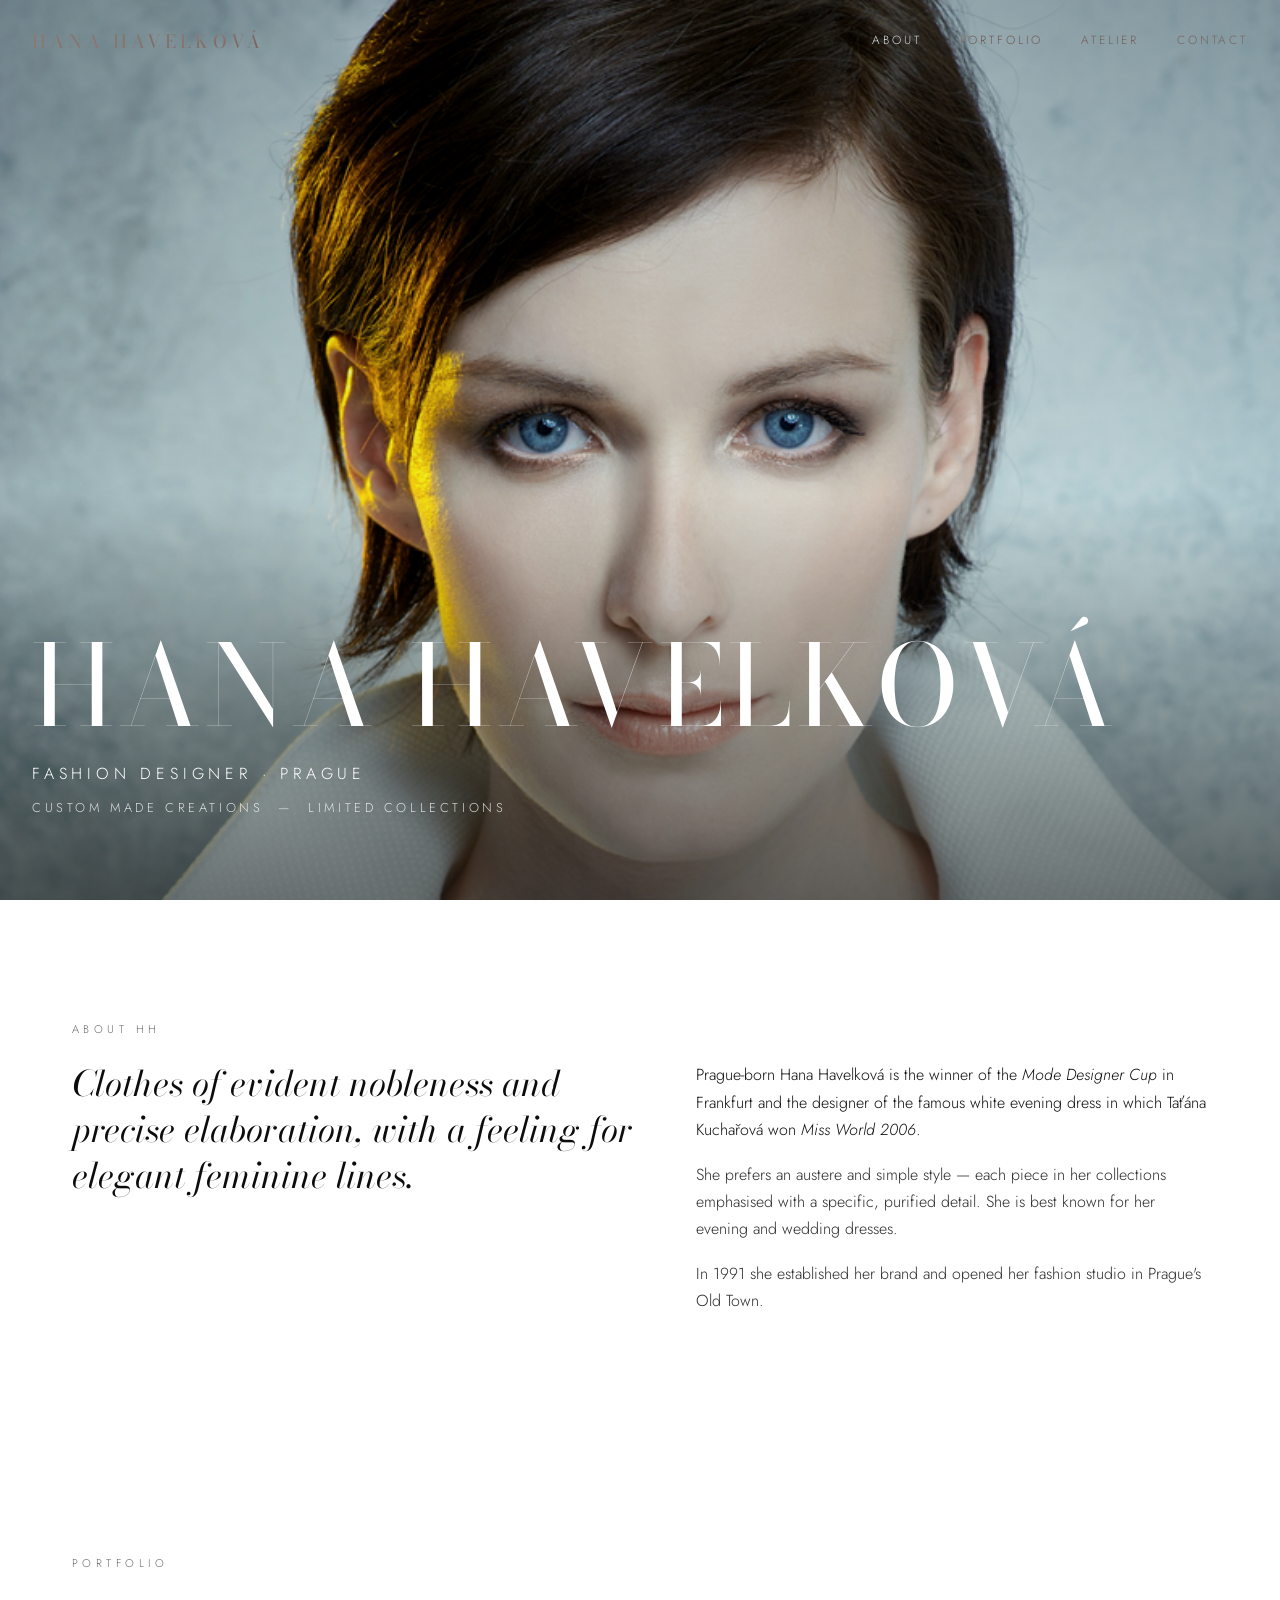
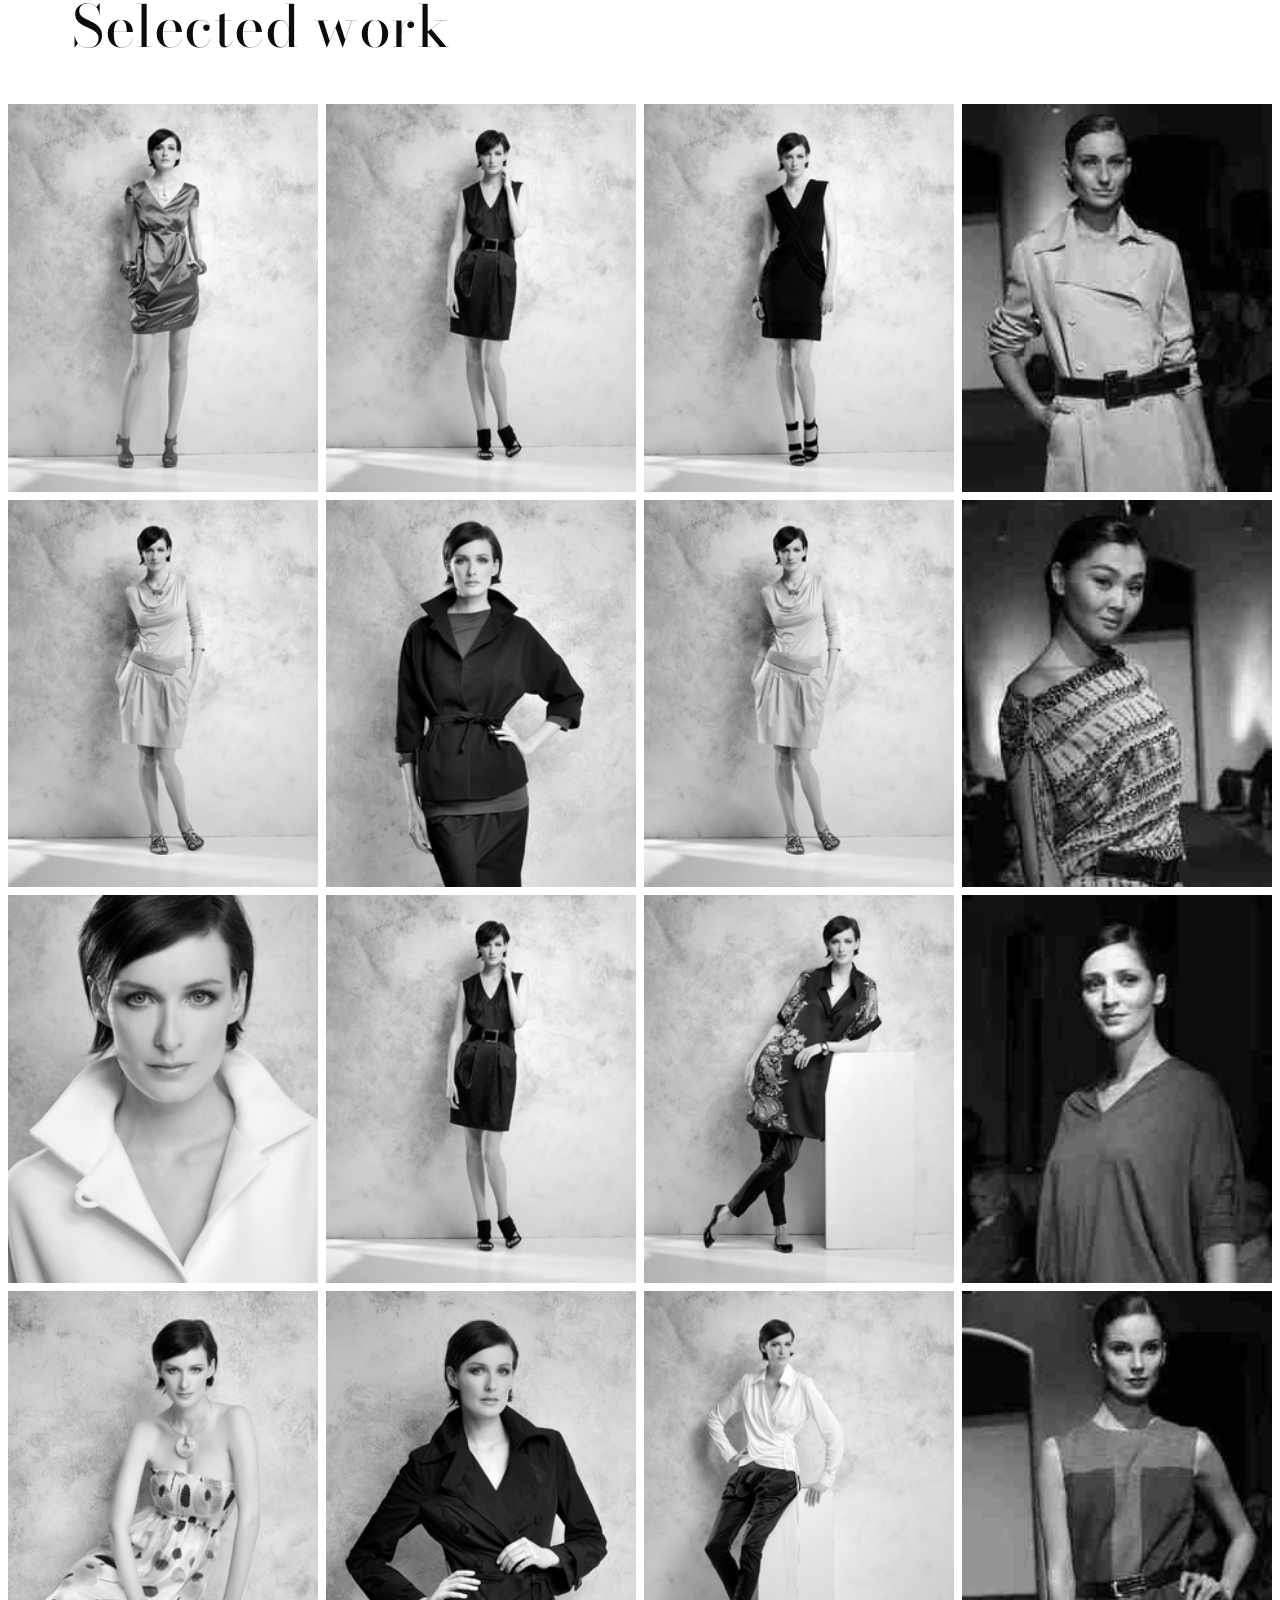
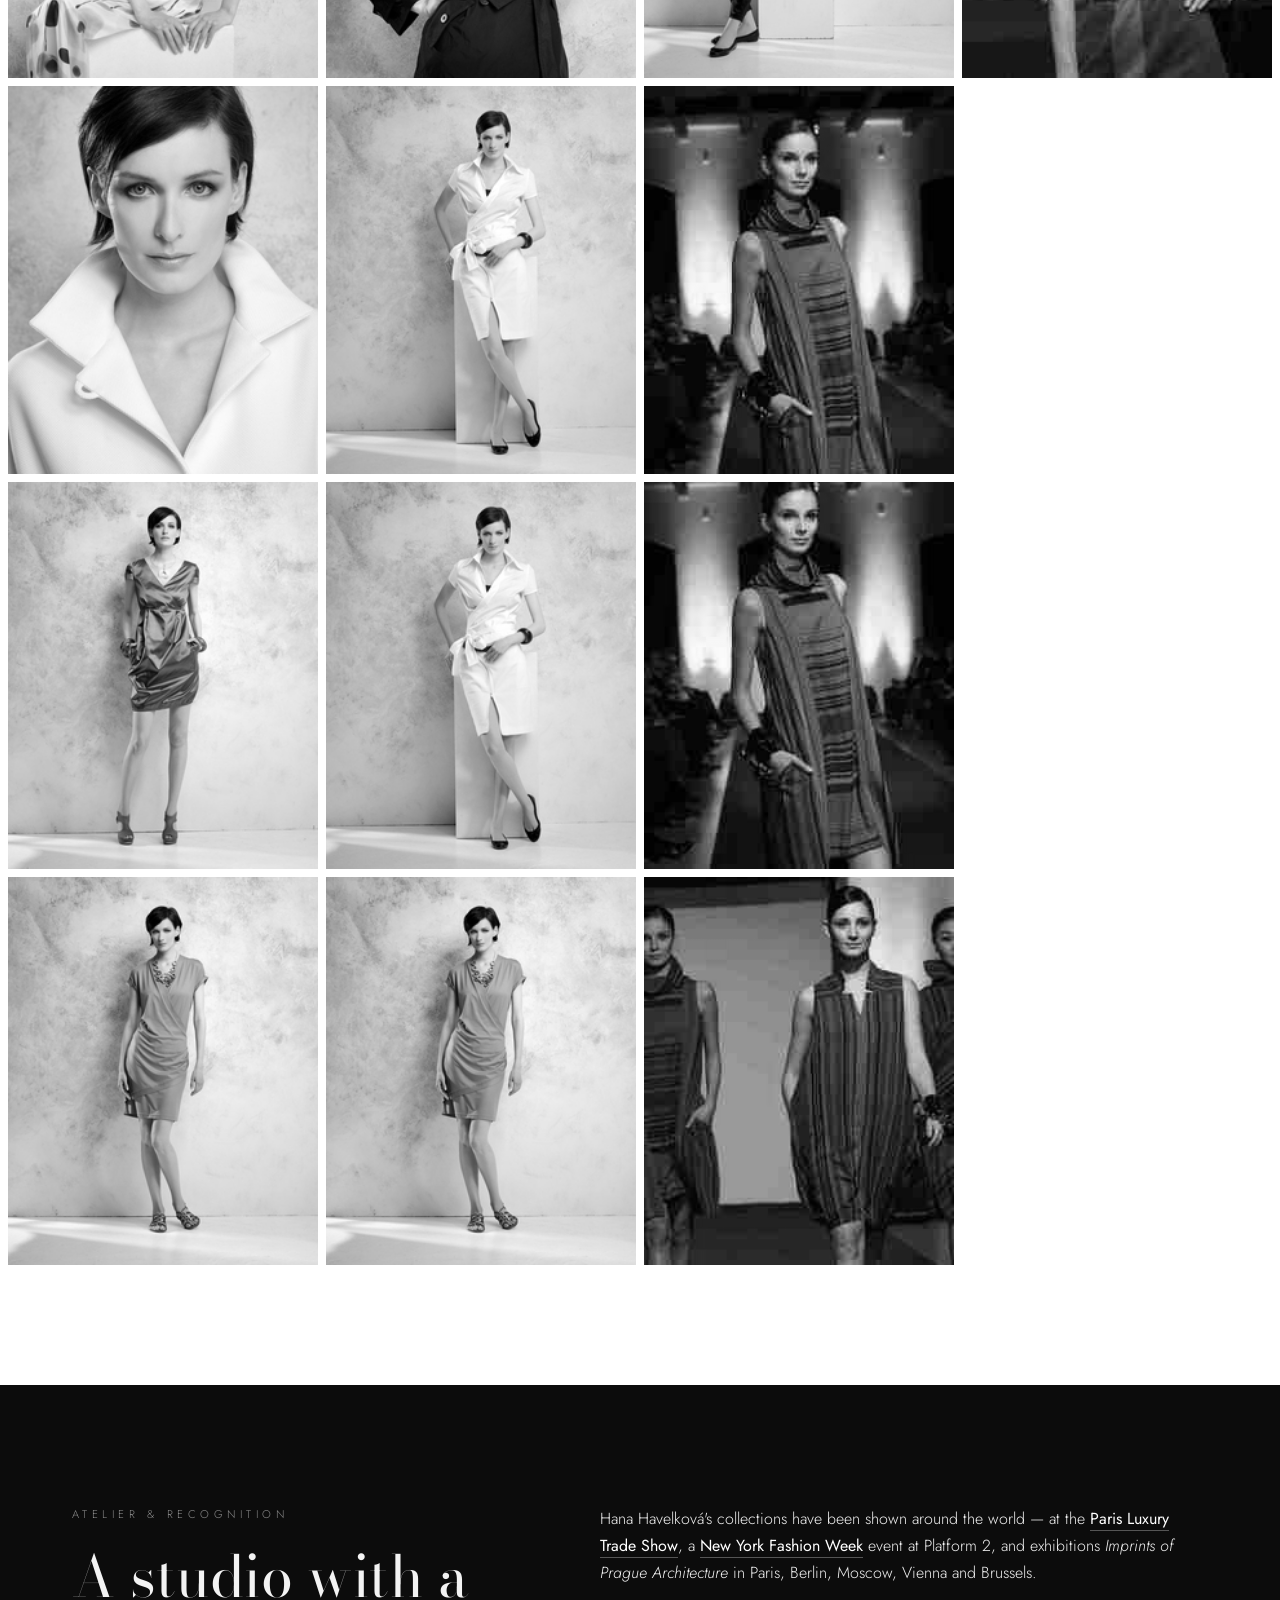
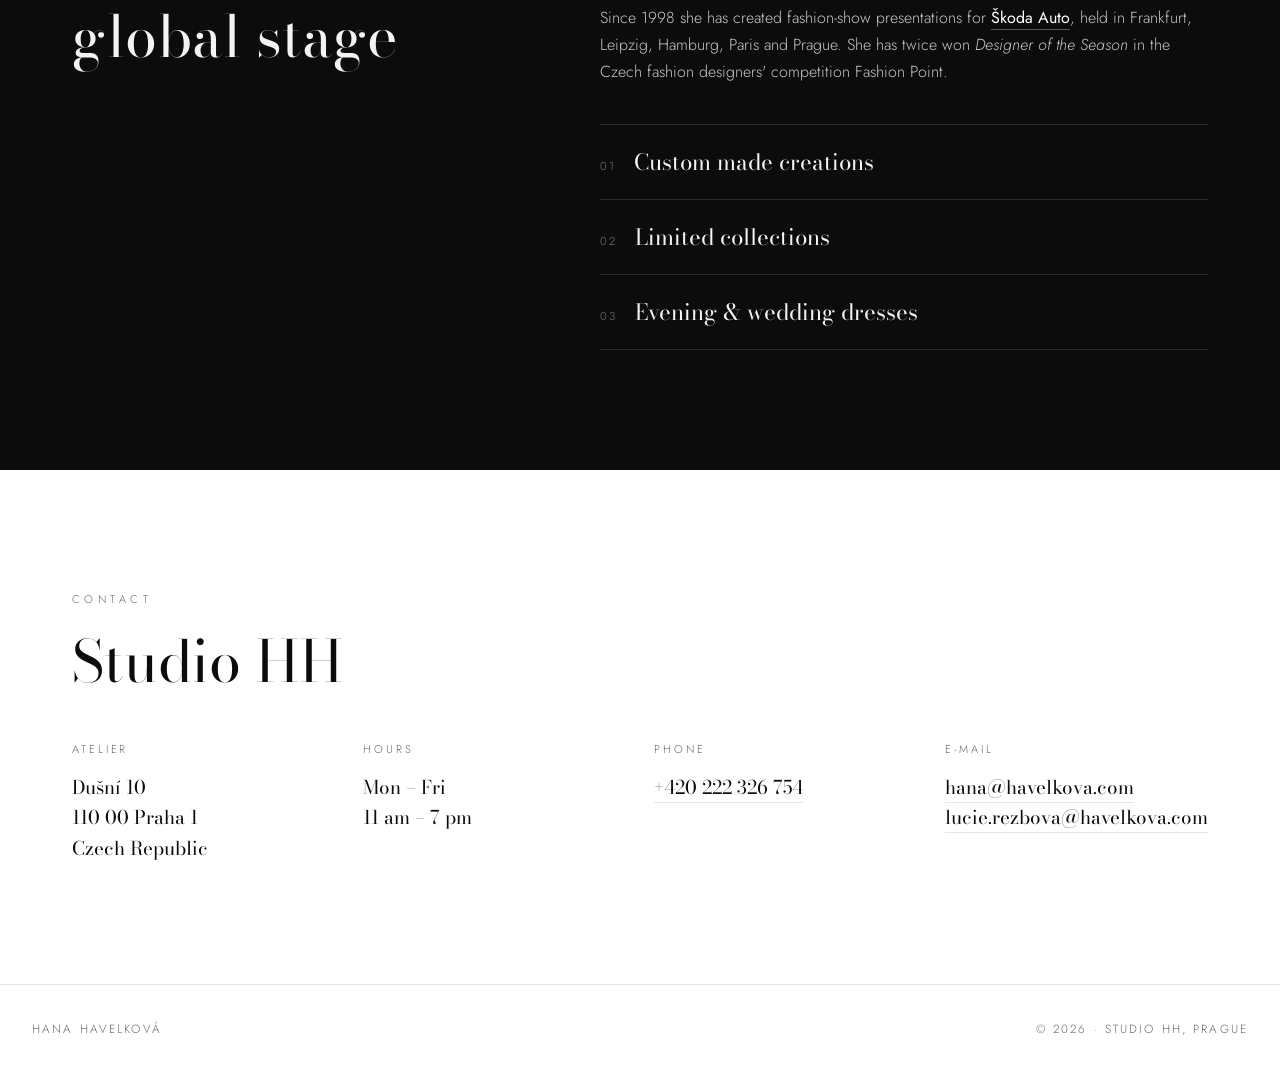
==== index.html @ 7ed10025 "Initial site: havelkova.com" ====
<!DOCTYPE html>
<html lang="en">
<head>
  <meta charset="utf-8">
  <meta name="viewport" content="width=device-width, initial-scale=1">
  <title>Hana Havelková — Fashion Designer | Studio HH Prague</title>
  <meta name="description" content="Hana Havelková — Prague fashion designer. Evening and wedding dresses of evident nobleness and elegant feminine lines. Custom made creations and limited collections from Studio HH, Prague Old Town.">
  <meta name="author" content="Hana Havelková">
  <meta name="robots" content="index, follow">
  <link rel="canonical" href="https://www.havelkova.com/">
  <meta name="theme-color" content="#0a0a0a">

  <meta property="og:type" content="website">
  <meta property="og:locale" content="en_GB">
  <meta property="og:site_name" content="Hana Havelková">
  <meta property="og:title" content="Hana Havelková — Fashion Designer">
  <meta property="og:description" content="Evening and wedding dresses of evident nobleness and elegant feminine lines. Studio HH, Prague.">
  <meta property="og:url" content="https://www.havelkova.com/">
  <meta property="og:image" content="https://www.havelkova.com/assets/gallery/8_full.jpg">
  <meta name="twitter:card" content="summary_large_image">

  <link rel="icon" href="assets/img/favicon.svg" type="image/svg+xml">
  <link rel="preconnect" href="https://fonts.googleapis.com">
  <link rel="preconnect" href="https://fonts.gstatic.com" crossorigin>
  <link href="https://fonts.googleapis.com/css2?family=Bodoni+Moda:ital,opsz,wght@0,6..96,400;0,6..96,500;1,6..96,400&family=Jost:wght@300;400&display=swap" rel="stylesheet">
  <link rel="stylesheet" href="style.css">

  <script type="application/ld+json">
  {
    "@context": "https://schema.org",
    "@type": "Person",
    "name": "Hana Havelková",
    "jobTitle": "Fashion Designer",
    "url": "https://www.havelkova.com/",
    "image": "https://www.havelkova.com/assets/gallery/8_full.jpg",
    "email": "hana@havelkova.com",
    "telephone": "+420222326754",
    "worksFor": { "@type": "Organization", "name": "Studio HH" },
    "address": {
      "@type": "PostalAddress",
      "streetAddress": "Dušní 10",
      "postalCode": "110 00",
      "addressLocality": "Praha 1",
      "addressCountry": "CZ"
    }
  }
  </script>
</head>
<body>
  <header class="nav" id="top">
    <div class="nav-inner">
      <a class="brand" href="#top">HANA&nbsp;HAVELKOVÁ</a>
      <input type="checkbox" id="navtog" class="navtog">
      <label for="navtog" class="burger"><span></span><span></span><span></span></label>
      <nav class="menu">
        <a href="#about">About</a>
        <a href="#work">Portfolio</a>
        <a href="#atelier">Atelier</a>
        <a href="#contact">Contact</a>
      </nav>
    </div>
  </header>

  <section class="hero">
    <div class="hero-img" style="background-image:url('assets/gallery/8_full.jpg')"></div>
    <div class="hero-content">
      <h1>HANA HAVELKOVÁ</h1>
      <p class="tagline">Fashion Designer · Prague</p>
      <p class="sub">custom made creations &nbsp;—&nbsp; limited collections</p>
    </div>
  </section>

  <main>
    <section id="about" class="section about">
      <div class="wrap">
        <p class="kicker">About HH</p>
        <div class="about-grid">
          <div class="about-lede">
            <p class="big">Clothes of evident nobleness and precise elaboration, with a feeling for elegant feminine lines.</p>
          </div>
          <div class="about-body">
            <p>Prague-born Hana Havelková is the winner of the <em>Mode Designer Cup</em> in Frankfurt and the designer of the famous white evening dress in which Taťána Kuchařová won <em>Miss World 2006</em>.</p>
            <p>She prefers an austere and simple style — each piece in her collections emphasised with a specific, purified detail. She is best known for her evening and wedding dresses.</p>
            <p>In 1991 she established her brand and opened her fashion studio in Prague's Old Town.</p>
          </div>
        </div>
      </div>
    </section>

    <section id="work" class="section work">
      <div class="wrap">
        <p class="kicker">Portfolio</p>
        <h2>Selected work</h2>
      </div>
      <div class="masonry" id="grid">
      <a class="shot" href="assets/gallery/3_full.jpg" data-i="0">
        <img src="assets/gallery/3_thumb.jpg" alt="Hana Havelková – návrh oděvu / fashion design 1" loading="lazy">
      </a>
      <a class="shot" href="assets/gallery/4_full.jpg" data-i="1">
        <img src="assets/gallery/4_thumb.jpg" alt="Hana Havelková – návrh oděvu / fashion design 2" loading="lazy">
      </a>
      <a class="shot" href="assets/gallery/6_full.jpg" data-i="2">
        <img src="assets/gallery/6_thumb.jpg" alt="Hana Havelková – návrh oděvu / fashion design 3" loading="lazy">
      </a>
      <a class="shot" href="assets/gallery/7_full.jpg" data-i="3">
        <img src="assets/gallery/7_thumb.jpg" alt="Hana Havelková – návrh oděvu / fashion design 4" loading="lazy">
      </a>
      <a class="shot" href="assets/gallery/8_full.jpg" data-i="4">
        <img src="assets/gallery/8_thumb.jpg" alt="Hana Havelková – návrh oděvu / fashion design 5" loading="lazy">
      </a>
      <a class="shot" href="assets/gallery/9_full.jpg" data-i="5">
        <img src="assets/gallery/9_thumb.jpg" alt="Hana Havelková – návrh oděvu / fashion design 6" loading="lazy">
      </a>
      <a class="shot" href="assets/gallery/10_full.jpg" data-i="6">
        <img src="assets/gallery/10_thumb.jpg" alt="Hana Havelková – návrh oděvu / fashion design 7" loading="lazy">
      </a>
      <a class="shot" href="assets/gallery/11_full.jpg" data-i="7">
        <img src="assets/gallery/11_thumb.jpg" alt="Hana Havelková – návrh oděvu / fashion design 8" loading="lazy">
      </a>
      <a class="shot" href="assets/gallery/12_full.jpg" data-i="8">
        <img src="assets/gallery/12_thumb.jpg" alt="Hana Havelková – návrh oděvu / fashion design 9" loading="lazy">
      </a>
      <a class="shot" href="assets/gallery/13_full.jpg" data-i="9">
        <img src="assets/gallery/13_thumb.jpg" alt="Hana Havelková – návrh oděvu / fashion design 10" loading="lazy">
      </a>
      <a class="shot" href="assets/gallery/14_full.jpg" data-i="10">
        <img src="assets/gallery/14_thumb.jpg" alt="Hana Havelková – návrh oděvu / fashion design 11" loading="lazy">
      </a>
      <a class="shot" href="assets/gallery/15_full.jpg" data-i="11">
        <img src="assets/gallery/15_thumb.jpg" alt="Hana Havelková – návrh oděvu / fashion design 12" loading="lazy">
      </a>
      <a class="shot" href="assets/gallery/16_full.jpg" data-i="12">
        <img src="assets/gallery/16_thumb.jpg" alt="Hana Havelková – návrh oděvu / fashion design 13" loading="lazy">
      </a>
      <a class="shot" href="assets/gallery/17_full.jpg" data-i="13">
        <img src="assets/gallery/17_thumb.jpg" alt="Hana Havelková – návrh oděvu / fashion design 14" loading="lazy">
      </a>
      <a class="shot" href="assets/gallery/18_full.jpg" data-i="14">
        <img src="assets/gallery/18_thumb.jpg" alt="Hana Havelková – návrh oděvu / fashion design 15" loading="lazy">
      </a>
      <a class="shot" href="assets/gallery/19_full.jpg" data-i="15">
        <img src="assets/gallery/19_thumb.jpg" alt="Hana Havelková – návrh oděvu / fashion design 16" loading="lazy">
      </a>
      <a class="shot" href="assets/gallery/20_full.jpg" data-i="16">
        <img src="assets/gallery/20_thumb.jpg" alt="Hana Havelková – návrh oděvu / fashion design 17" loading="lazy">
      </a>
      <a class="shot" href="assets/gallery/21_full.jpg" data-i="17">
        <img src="assets/gallery/21_thumb.jpg" alt="Hana Havelková – návrh oděvu / fashion design 18" loading="lazy">
      </a>
      <a class="shot" href="assets/gallery/22_full.jpg" data-i="18">
        <img src="assets/gallery/22_thumb.jpg" alt="Hana Havelková – návrh oděvu / fashion design 19" loading="lazy">
      </a>
      <a class="shot" href="assets/gallery/23_full.jpg" data-i="19">
        <img src="assets/gallery/23_thumb.jpg" alt="Hana Havelková – návrh oděvu / fashion design 20" loading="lazy">
      </a>
      <a class="shot" href="assets/gallery/24_full.jpg" data-i="20">
        <img src="assets/gallery/24_thumb.jpg" alt="Hana Havelková – návrh oděvu / fashion design 21" loading="lazy">
      </a>
      <a class="shot" href="assets/gallery/25_full.jpg" data-i="21">
        <img src="assets/gallery/25_thumb.jpg" alt="Hana Havelková – návrh oděvu / fashion design 22" loading="lazy">
      </a>
      <a class="shot" href="assets/gallery/26_full.jpg" data-i="22">
        <img src="assets/gallery/26_thumb.jpg" alt="Hana Havelková – návrh oděvu / fashion design 23" loading="lazy">
      </a>
      <a class="shot" href="assets/gallery/27_full.jpg" data-i="23">
        <img src="assets/gallery/27_thumb.jpg" alt="Hana Havelková – návrh oděvu / fashion design 24" loading="lazy">
      </a>
      <a class="shot" href="assets/gallery/28_full.jpg" data-i="24">
        <img src="assets/gallery/28_thumb.jpg" alt="Hana Havelková – návrh oděvu / fashion design 25" loading="lazy">
      </a>
      </div>
    </section>

    <section id="atelier" class="section atelier">
      <div class="wrap atelier-grid">
        <div>
          <p class="kicker">Atelier &amp; Recognition</p>
          <h2>A studio with a global stage</h2>
        </div>
        <div class="atelier-body">
          <p>Hana Havelková's collections have been shown around the world — at the <strong>Paris Luxury Trade Show</strong>, a <strong>New York Fashion Week</strong> event at Platform 2, and exhibitions <em>Imprints of Prague Architecture</em> in Paris, Berlin, Moscow, Vienna and Brussels.</p>
          <p>Since 1998 she has created fashion-show presentations for <strong>Škoda Auto</strong>, held in Frankfurt, Leipzig, Hamburg, Paris and Prague. She has twice won <em>Designer of the Season</em> in the Czech fashion designers' competition Fashion Point.</p>
          <ul class="services">
            <li><span>01</span> Custom made creations</li>
            <li><span>02</span> Limited collections</li>
            <li><span>03</span> Evening &amp; wedding dresses</li>
          </ul>
        </div>
      </div>
    </section>

    <section id="contact" class="section contact">
      <div class="wrap">
        <p class="kicker">Contact</p>
        <h2>Studio HH</h2>
        <div class="contact-grid">
          <div class="cblock">
            <span>Atelier</span>
            <p>Dušní 10<br>110 00 Praha 1<br>Czech Republic</p>
          </div>
          <div class="cblock">
            <span>Hours</span>
            <p>Mon – Fri<br>11 am – 7 pm</p>
          </div>
          <div class="cblock">
            <span>Phone</span>
            <p><a href="tel:+420222326754">+420 222 326 754</a></p>
          </div>
          <div class="cblock">
            <span>E-mail</span>
            <p><a href="mailto:hana@havelkova.com">hana@havelkova.com</a><br>
            <a href="mailto:lucie.rezbova@havelkova.com">lucie.rezbova@havelkova.com</a></p>
          </div>
        </div>
      </div>
    </section>
  </main>

  <footer class="footer">
    <span>HANA HAVELKOVÁ</span>
    <span>© <span id="yr"></span> · Studio HH, Prague</span>
  </footer>

  <div class="lb" id="lb" aria-hidden="true">
    <button class="lb-close" id="lbClose" aria-label="Close">×</button>
    <button class="lb-nav lb-prev" id="lbPrev" aria-label="Previous">‹</button>
    <img class="lb-img" id="lbImg" alt="">
    <button class="lb-nav lb-next" id="lbNext" aria-label="Next">›</button>
  </div>

  <script src="script.js"></script>
</body>
</html>
---- style.css ----
:root{
  --bg:#ffffff;
  --ink:#0c0c0c;
  --soft:#6a6a6a;
  --line:#e6e6e6;
  --max:1200px;
  --didone:"Bodoni Moda",Didot,"Times New Roman",serif;
  --sans:"Jost",system-ui,sans-serif;
}
*{box-sizing:border-box;margin:0;padding:0}
html{scroll-behavior:smooth}
body{font-family:var(--sans);font-weight:300;color:var(--ink);background:var(--bg);line-height:1.7;-webkit-font-smoothing:antialiased}
img{display:block;max-width:100%;height:auto}
a{color:inherit;text-decoration:none}
.wrap{max-width:var(--max);margin:0 auto;padding:0 32px}
.kicker{font-size:.7rem;letter-spacing:.4em;text-transform:uppercase;color:var(--soft);margin-bottom:1.4rem}
h1,h2{font-family:var(--didone);font-weight:400;line-height:1.05}
h2{font-size:clamp(2.2rem,5vw,3.6rem);letter-spacing:.01em;margin-bottom:.4rem}
.section{padding:120px 0}

/* Nav */
.nav{position:fixed;top:0;left:0;right:0;z-index:50;mix-blend-mode:difference}
.nav-inner{display:flex;align-items:center;justify-content:space-between;padding:26px 32px}
.brand{font-family:var(--didone);font-size:1.15rem;letter-spacing:.22em;color:#fff}
.menu{display:flex;gap:38px}
.menu a{font-size:.74rem;letter-spacing:.24em;text-transform:uppercase;color:#fff;position:relative;padding-bottom:3px}
.menu a::after{content:"";position:absolute;left:0;bottom:0;width:0;height:1px;background:#fff;transition:width .3s}
.menu a:hover::after{width:100%}
.navtog,.burger{display:none}

/* Hero */
.hero{position:relative;height:100vh;min-height:620px;display:flex;align-items:flex-end;color:#fff;overflow:hidden}
.hero-img{position:absolute;inset:0;background-size:cover;background-position:center top;filter:grayscale(8%) contrast(1.02)}
.hero::after{content:"";position:absolute;inset:0;background:linear-gradient(to top,rgba(0,0,0,.55),rgba(0,0,0,.05) 45%,rgba(0,0,0,.25))}
.hero-content{position:relative;z-index:2;padding:0 32px 9vh;width:100%}
.hero h1{font-size:clamp(2.6rem,9vw,7rem);letter-spacing:.04em;font-weight:400}
.tagline{font-size:1rem;letter-spacing:.3em;text-transform:uppercase;margin-top:1rem}
.sub{font-size:.8rem;letter-spacing:.28em;text-transform:uppercase;color:rgba(255,255,255,.8);margin-top:.6rem}

/* About */
.about-grid{display:grid;grid-template-columns:1.1fr 1fr;gap:60px;align-items:start;margin-top:1rem}
.about-lede .big{font-family:var(--didone);font-size:clamp(1.5rem,3vw,2.2rem);line-height:1.3;font-style:italic}
.about-body p+p{margin-top:1.1rem;color:#2a2a2a}
.about-body em{font-style:italic}

/* Portfolio masonry */
.work .wrap{margin-bottom:48px}
.masonry{column-count:4;column-gap:8px;padding:0 8px}
.shot{display:block;margin:0 0 8px;overflow:hidden;break-inside:avoid;cursor:zoom-in;background:#f2f2f2}
.shot img{width:100%;filter:grayscale(100%);transition:filter .6s,transform .8s ease}
.shot:hover img{filter:grayscale(0);transform:scale(1.04)}

/* Atelier */
.atelier{background:#0c0c0c;color:#f3f3f3}
.atelier .kicker{color:#8a8a8a}
.atelier-grid{display:grid;grid-template-columns:1fr 1.3fr;gap:60px}
.atelier-body p+p{margin-top:1.1rem;color:#c8c8c8}
.atelier strong{font-weight:400;color:#fff;border-bottom:1px solid #555}
.services{list-style:none;margin-top:2.4rem;border-top:1px solid #2a2a2a}
.services li{display:flex;align-items:baseline;gap:18px;padding:18px 0;border-bottom:1px solid #2a2a2a;font-family:var(--didone);font-size:1.4rem}
.services span{font-family:var(--sans);font-size:.72rem;letter-spacing:.2em;color:#777}

/* Contact */
.contact-grid{display:grid;grid-template-columns:repeat(4,1fr);gap:32px;margin-top:48px}
.cblock span{display:block;font-size:.7rem;letter-spacing:.26em;text-transform:uppercase;color:var(--soft);margin-bottom:.9rem}
.cblock p{font-family:var(--didone);font-size:1.18rem;line-height:1.6}
.cblock a{border-bottom:1px solid var(--line);transition:border-color .25s}
.cblock a:hover{border-color:var(--ink)}

/* Footer */
.footer{display:flex;justify-content:space-between;flex-wrap:wrap;gap:10px;padding:34px 32px;border-top:1px solid var(--line);font-size:.74rem;letter-spacing:.18em;text-transform:uppercase;color:var(--soft)}

/* Lightbox */
.lb{position:fixed;inset:0;z-index:90;background:rgba(255,255,255,.98);display:none;align-items:center;justify-content:center}
.lb.open{display:flex}
.lb-img{max-width:88vw;max-height:88vh;box-shadow:0 20px 60px rgba(0,0,0,.18)}
.lb-close{position:absolute;top:20px;right:28px;background:none;border:none;font-size:2.4rem;cursor:pointer;color:#0c0c0c}
.lb-nav{position:absolute;top:50%;transform:translateY(-50%);background:none;border:none;font-size:2.6rem;cursor:pointer;color:#0c0c0c;padding:0 24px;opacity:.55;transition:opacity .2s}
.lb-nav:hover{opacity:1}
.lb-prev{left:4px}.lb-next{right:4px}

@media(max-width:1024px){.masonry{column-count:3}}
@media(max-width:760px){
  .section{padding:80px 0}
  .nav{mix-blend-mode:normal;background:rgba(255,255,255,.92);backdrop-filter:blur(8px)}
  .brand{color:var(--ink)}
  .burger{display:flex;flex-direction:column;gap:5px;cursor:pointer;z-index:60}
  .burger span{width:26px;height:2px;background:var(--ink);transition:.3s}
  .menu{position:fixed;inset:0 0 0 auto;width:80%;max-width:320px;background:#fff;flex-direction:column;justify-content:center;align-items:center;gap:28px;transform:translateX(100%);transition:transform .35s}
  .menu a{color:var(--ink)}
  .navtog:checked~.menu{transform:translateX(0)}
  .navtog:checked~.burger span:nth-child(1){transform:translateY(7px) rotate(45deg)}
  .navtog:checked~.burger span:nth-child(2){opacity:0}
  .navtog:checked~.burger span:nth-child(3){transform:translateY(-7px) rotate(-45deg)}
  .about-grid,.atelier-grid{grid-template-columns:1fr;gap:32px}
  .contact-grid{grid-template-columns:1fr 1fr}
  .masonry{column-count:2}
}
@media(max-width:460px){.contact-grid{grid-template-columns:1fr}}
@media(prefers-reduced-motion:reduce){*{animation:none!important;scroll-behavior:auto}}
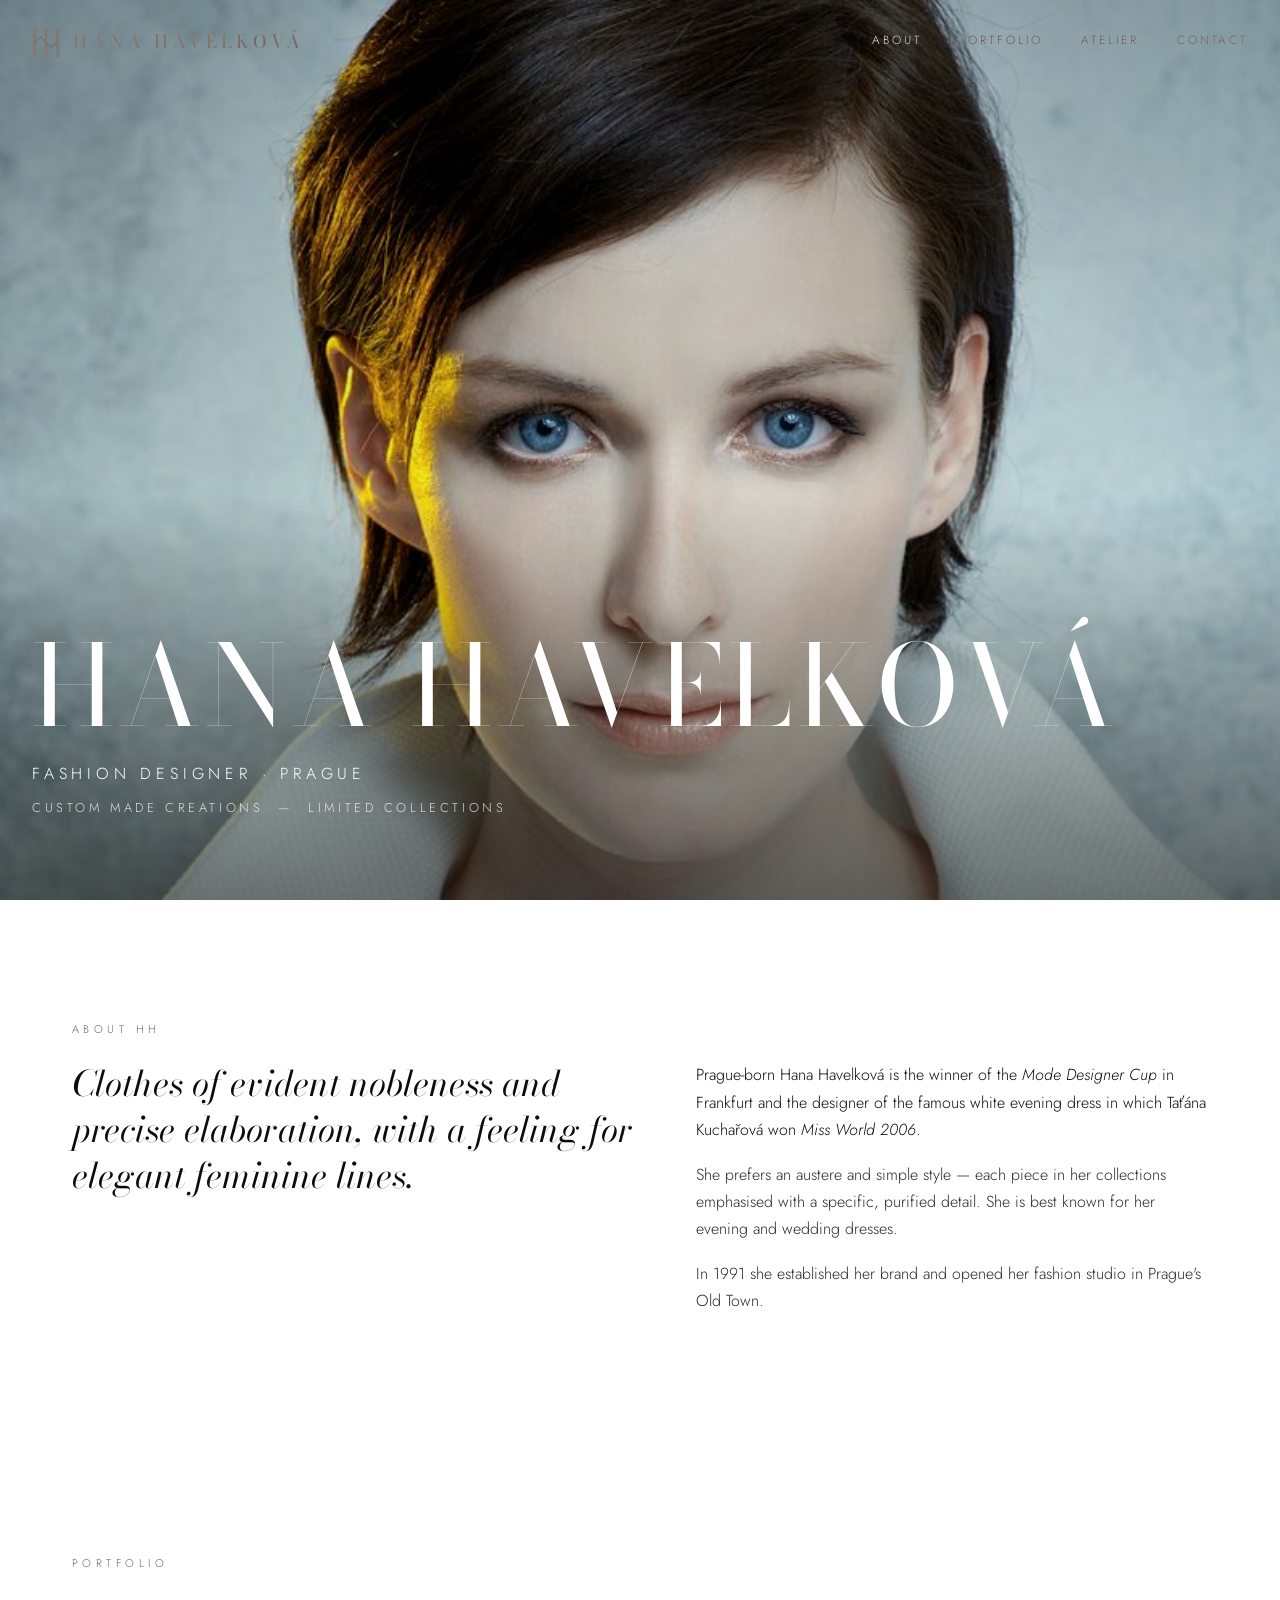
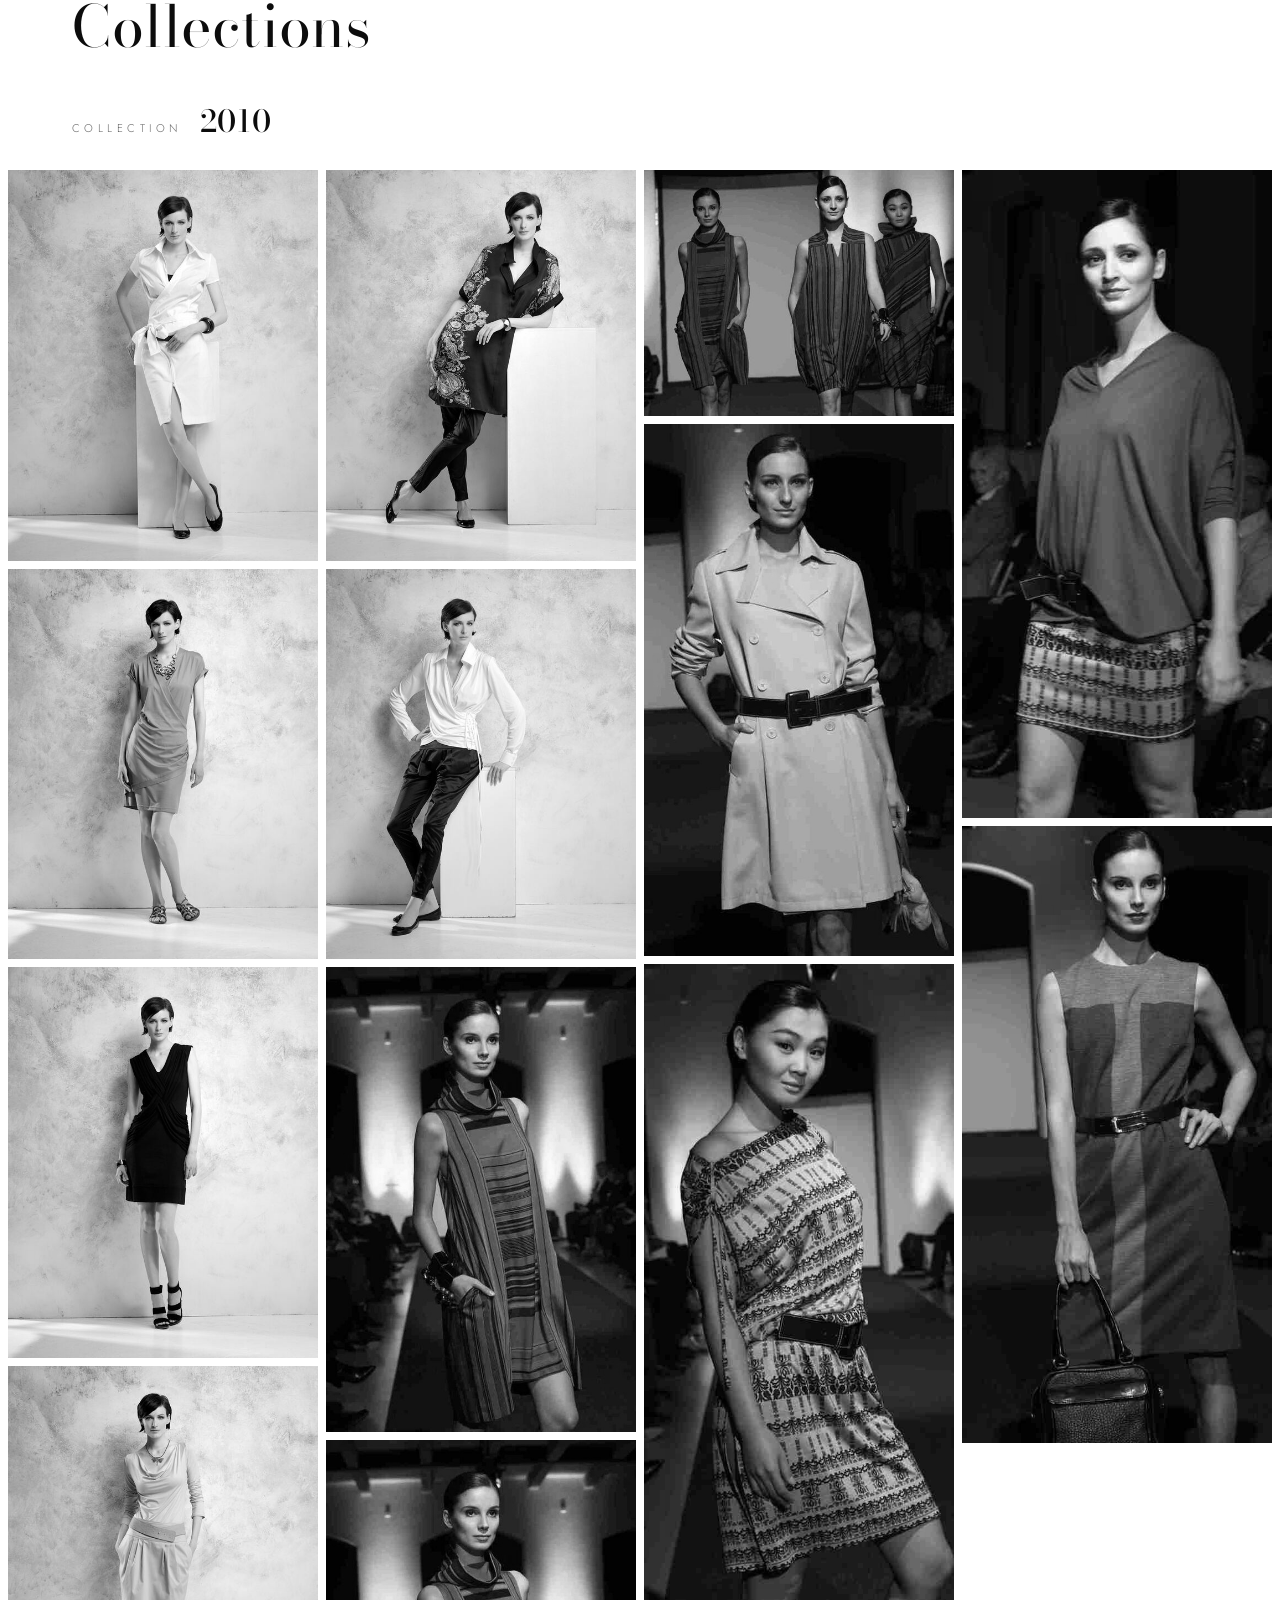
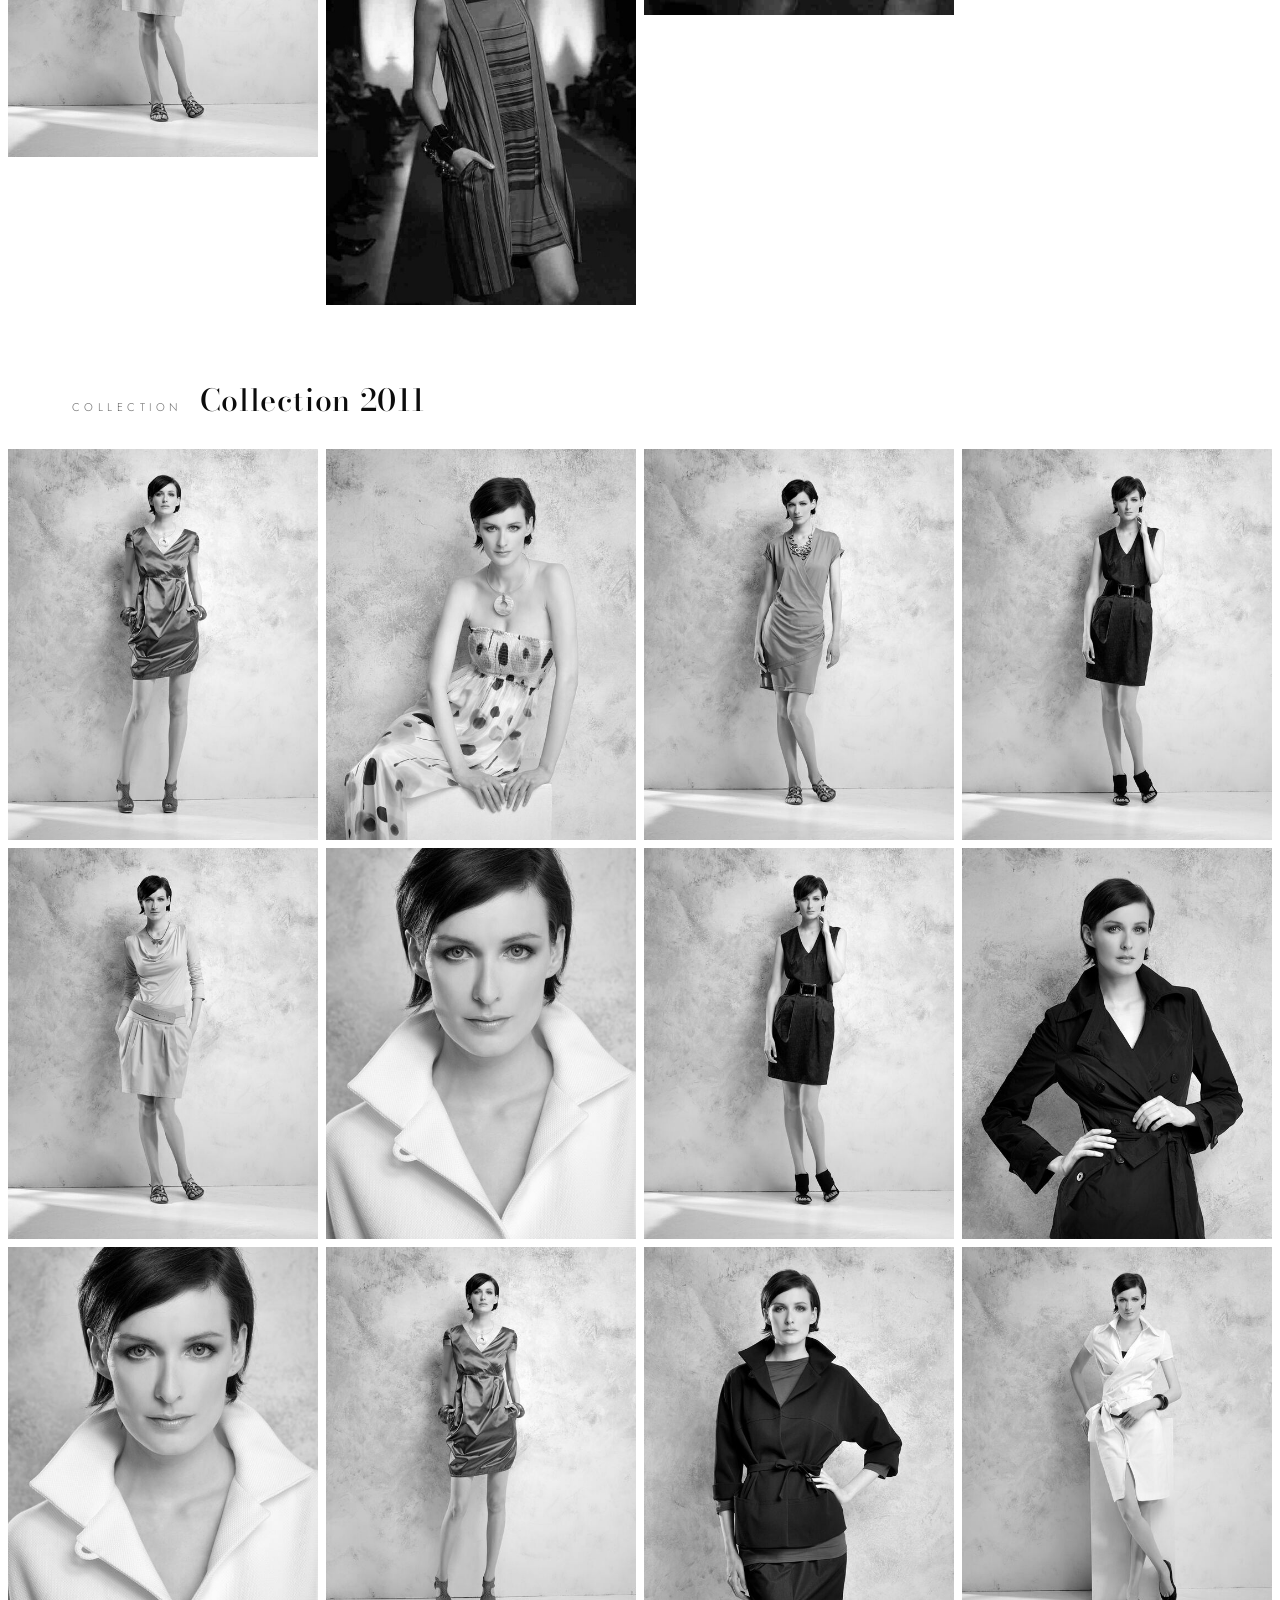
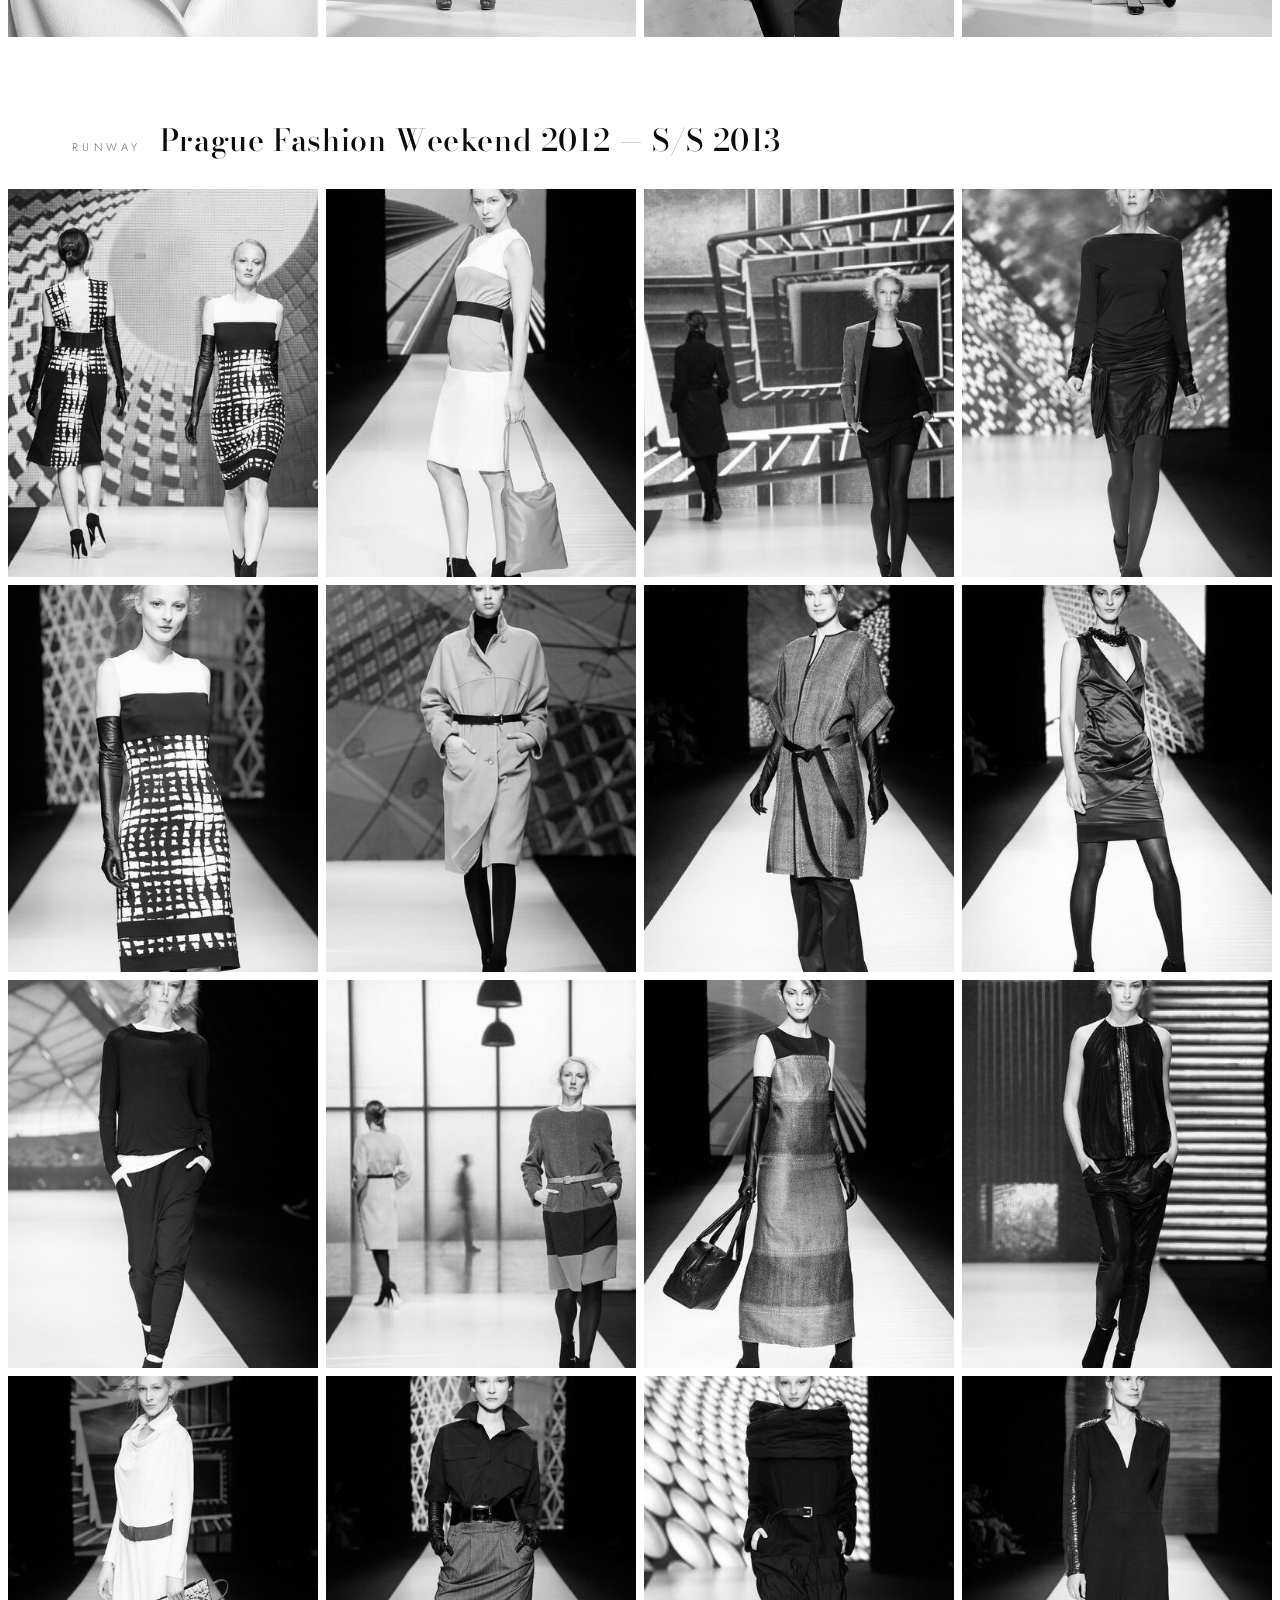
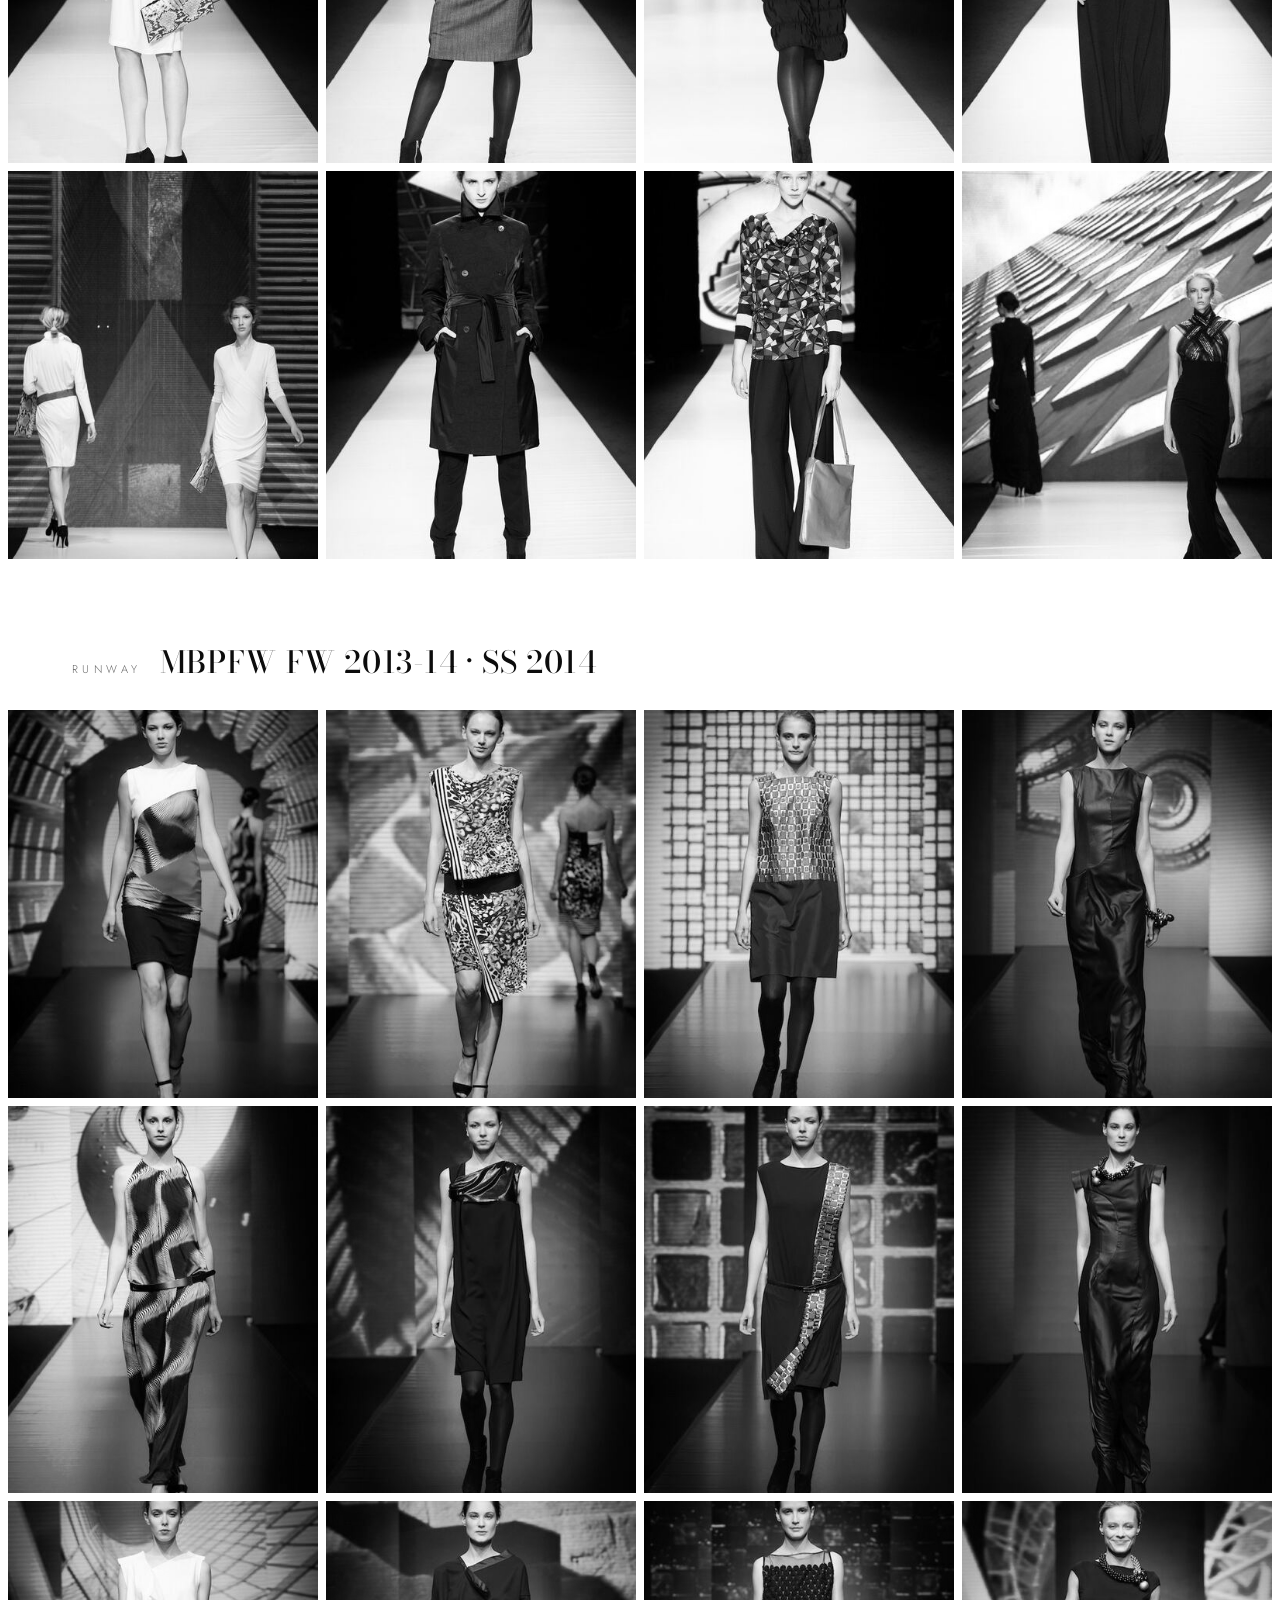
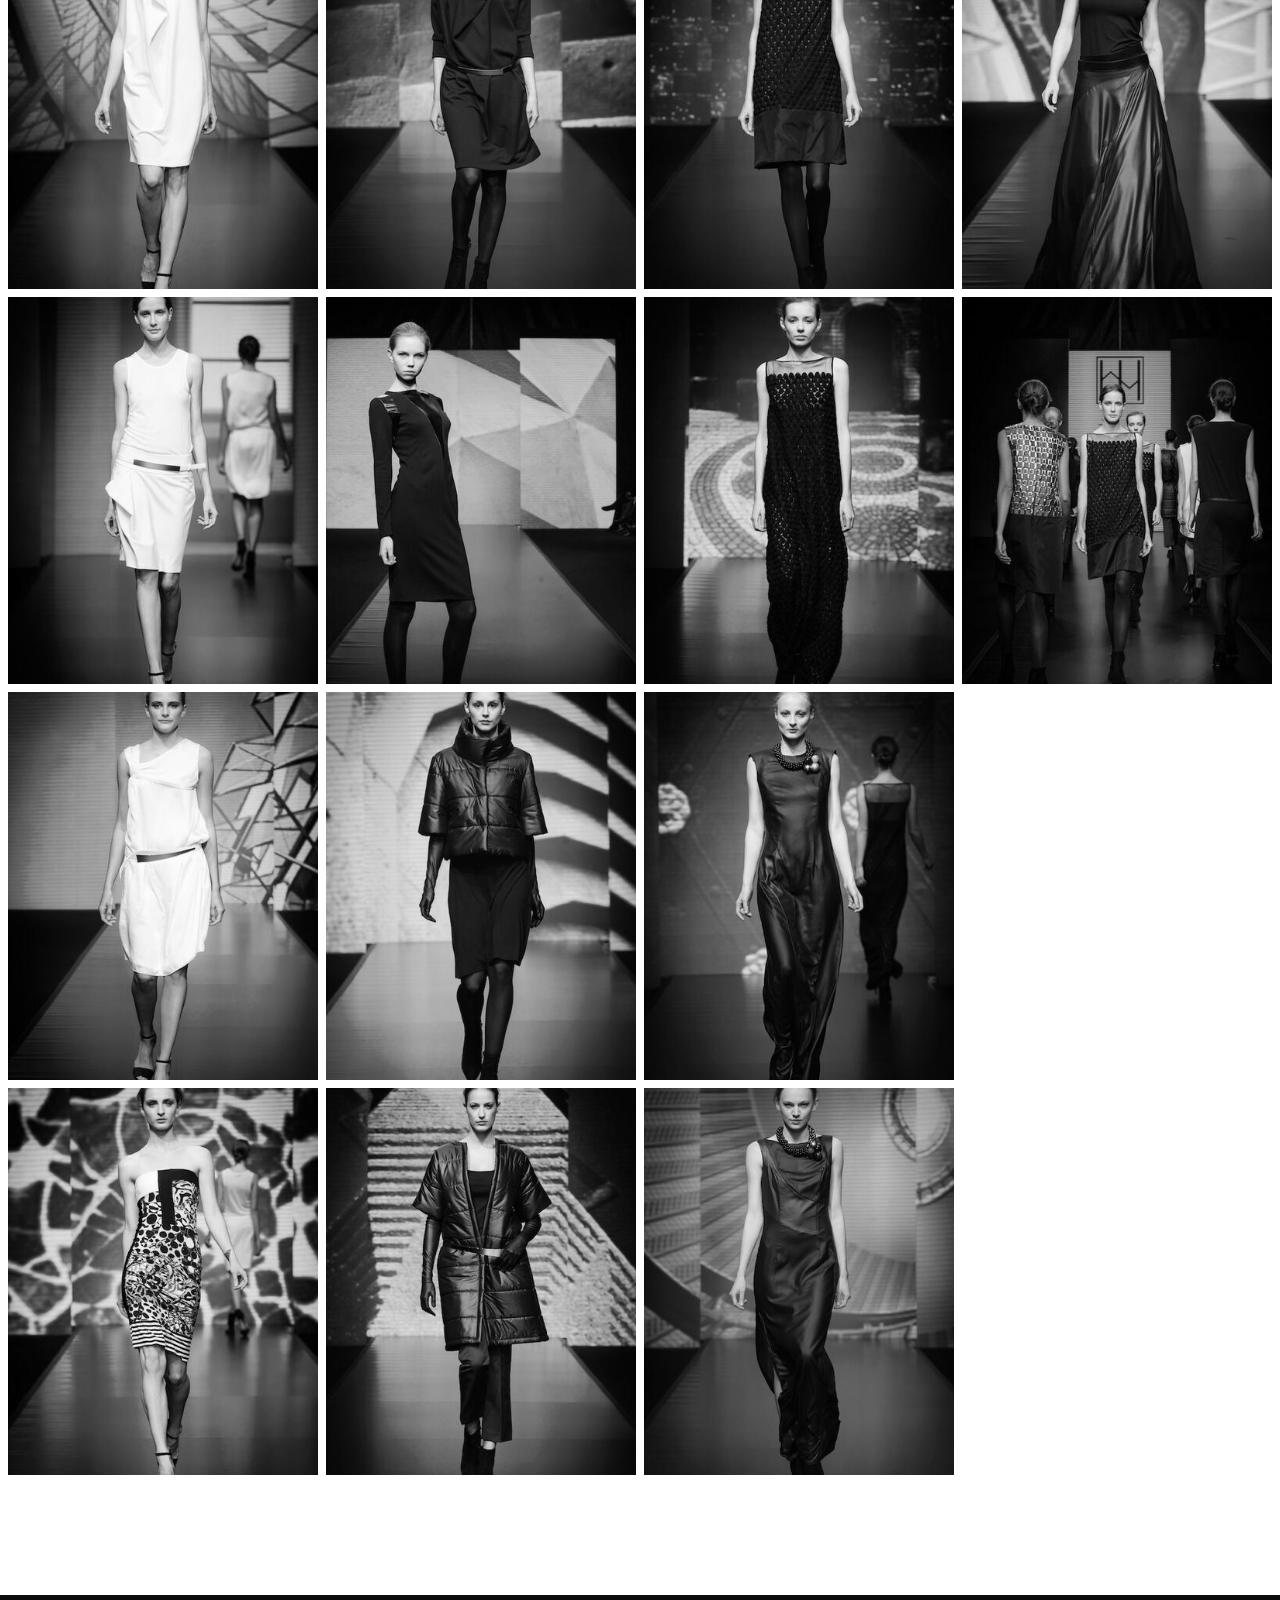
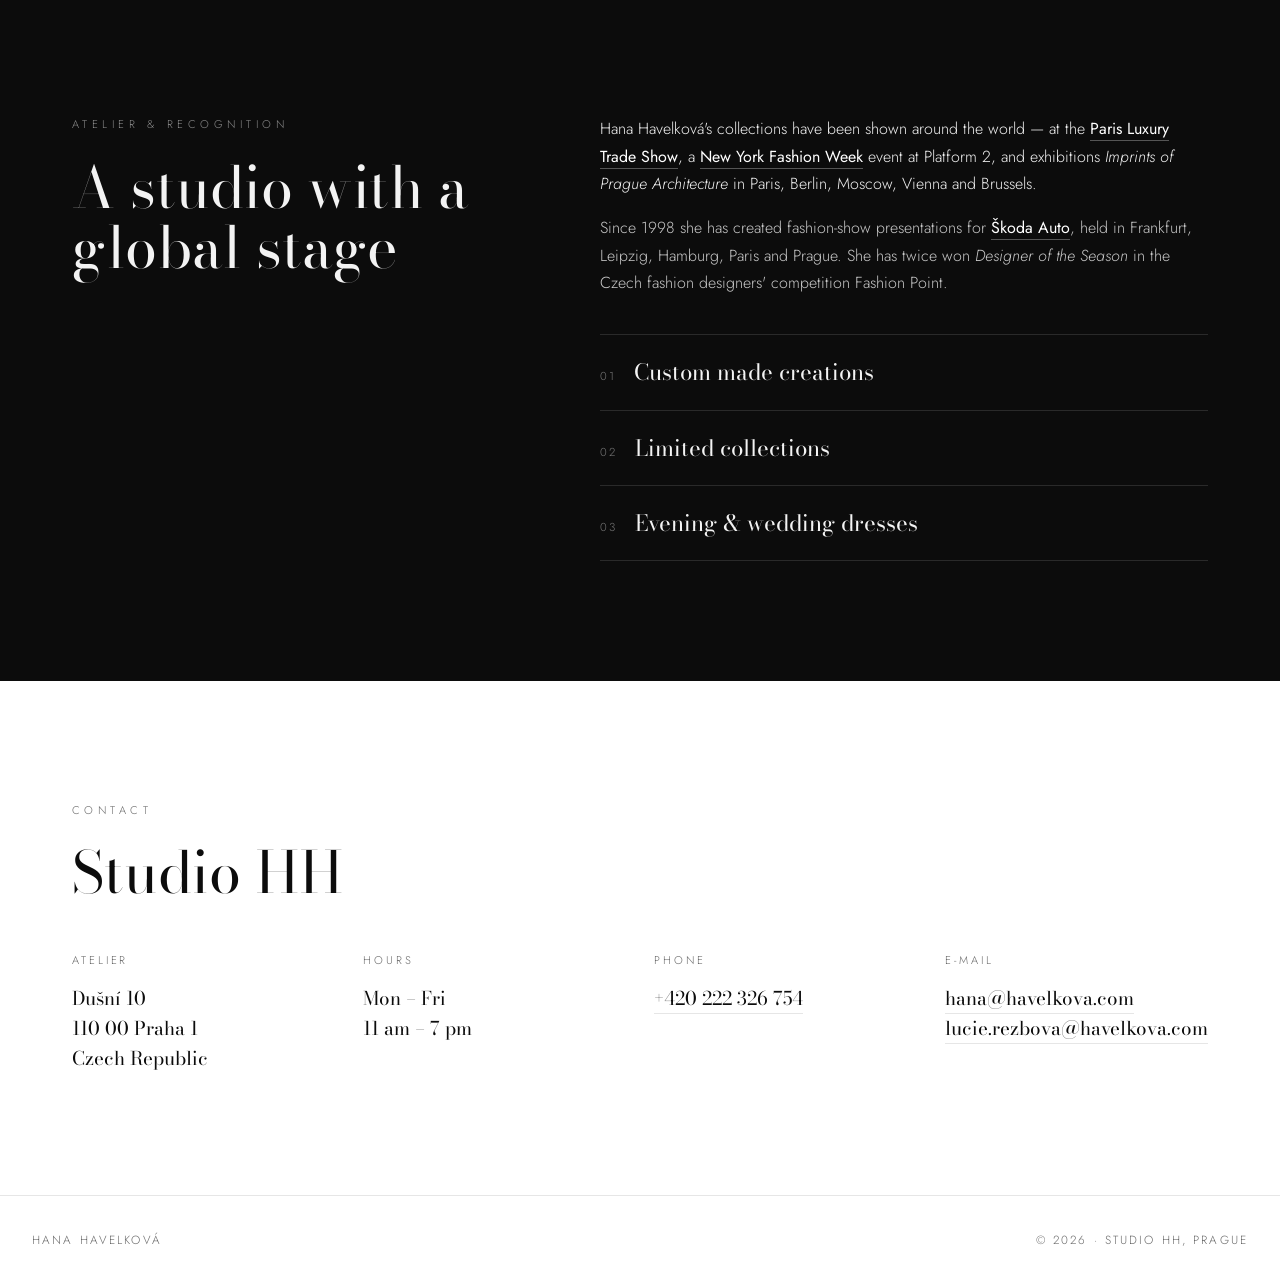
==== commit 74784705: "Rebuild galleries as 4 named collections; logo, optimized images; Actions deploy Co-Authored-By: Cla" ====
--- a/index.html
+++ b/index.html
@@ -16,10 +16,12 @@
   <meta property="og:title" content="Hana Havelková — Fashion Designer">
   <meta property="og:description" content="Evening and wedding dresses of evident nobleness and elegant feminine lines. Studio HH, Prague.">
   <meta property="og:url" content="https://www.havelkova.com/">
-  <meta property="og:image" content="https://www.havelkova.com/assets/gallery/8_full.jpg">
+  <meta property="og:image" content="https://www.havelkova.com/assets/gallery/c2011/05.jpg">
   <meta name="twitter:card" content="summary_large_image">
 
-  <link rel="icon" href="assets/img/favicon.svg" type="image/svg+xml">
+  <link rel="icon" href="assets/img/favicon.ico" sizes="any">
+  <link rel="icon" href="assets/img/favicon-64.png" type="image/png" sizes="64x64">
+  <link rel="apple-touch-icon" href="assets/img/apple-touch-icon.png">
   <link rel="preconnect" href="https://fonts.googleapis.com">
   <link rel="preconnect" href="https://fonts.gstatic.com" crossorigin>
   <link href="https://fonts.googleapis.com/css2?family=Bodoni+Moda:ital,opsz,wght@0,6..96,400;0,6..96,500;1,6..96,400&family=Jost:wght@300;400&display=swap" rel="stylesheet">
@@ -32,7 +34,7 @@
     "name": "Hana Havelková",
     "jobTitle": "Fashion Designer",
     "url": "https://www.havelkova.com/",
-    "image": "https://www.havelkova.com/assets/gallery/8_full.jpg",
+    "image": "https://www.havelkova.com/assets/gallery/c2011/05.jpg",
     "email": "hana@havelkova.com",
     "telephone": "+420222326754",
     "worksFor": { "@type": "Organization", "name": "Studio HH" },
@@ -49,7 +51,10 @@
 <body>
   <header class="nav" id="top">
     <div class="nav-inner">
-      <a class="brand" href="#top">HANA&nbsp;HAVELKOVÁ</a>
+      <a class="brand" href="#top" aria-label="Hana Havelková — home">
+        <img class="brand-mark" src="assets/img/logo-white.png" alt="" width="34" height="37">
+        <span class="brand-text">HANA&nbsp;HAVELKOVÁ</span>
+      </a>
       <input type="checkbox" id="navtog" class="navtog">
       <label for="navtog" class="burger"><span></span><span></span><span></span></label>
       <nav class="menu">
@@ -62,7 +67,7 @@
   </header>
 
   <section class="hero">
-    <div class="hero-img" style="background-image:url('assets/gallery/8_full.jpg')"></div>
+    <div class="hero-img" style="background-image:url('assets/gallery/c2011/05.jpg')"></div>
     <div class="hero-content">
       <h1>HANA HAVELKOVÁ</h1>
       <p class="tagline">Fashion Designer · Prague</p>
@@ -88,86 +93,242 @@
     </section>
 
     <section id="work" class="section work">
-      <div class="wrap">
+      <div class="wrap work-intro">
         <p class="kicker">Portfolio</p>
-        <h2>Selected work</h2>
-      </div>
-      <div class="masonry" id="grid">
-      <a class="shot" href="assets/gallery/3_full.jpg" data-i="0">
-        <img src="assets/gallery/3_thumb.jpg" alt="Hana Havelková – návrh oděvu / fashion design 1" loading="lazy">
-      </a>
-      <a class="shot" href="assets/gallery/4_full.jpg" data-i="1">
-        <img src="assets/gallery/4_thumb.jpg" alt="Hana Havelková – návrh oděvu / fashion design 2" loading="lazy">
-      </a>
-      <a class="shot" href="assets/gallery/6_full.jpg" data-i="2">
-        <img src="assets/gallery/6_thumb.jpg" alt="Hana Havelková – návrh oděvu / fashion design 3" loading="lazy">
-      </a>
-      <a class="shot" href="assets/gallery/7_full.jpg" data-i="3">
-        <img src="assets/gallery/7_thumb.jpg" alt="Hana Havelková – návrh oděvu / fashion design 4" loading="lazy">
-      </a>
-      <a class="shot" href="assets/gallery/8_full.jpg" data-i="4">
-        <img src="assets/gallery/8_thumb.jpg" alt="Hana Havelková – návrh oděvu / fashion design 5" loading="lazy">
-      </a>
-      <a class="shot" href="assets/gallery/9_full.jpg" data-i="5">
-        <img src="assets/gallery/9_thumb.jpg" alt="Hana Havelková – návrh oděvu / fashion design 6" loading="lazy">
-      </a>
-      <a class="shot" href="assets/gallery/10_full.jpg" data-i="6">
-        <img src="assets/gallery/10_thumb.jpg" alt="Hana Havelková – návrh oděvu / fashion design 7" loading="lazy">
-      </a>
-      <a class="shot" href="assets/gallery/11_full.jpg" data-i="7">
-        <img src="assets/gallery/11_thumb.jpg" alt="Hana Havelková – návrh oděvu / fashion design 8" loading="lazy">
-      </a>
-      <a class="shot" href="assets/gallery/12_full.jpg" data-i="8">
-        <img src="assets/gallery/12_thumb.jpg" alt="Hana Havelková – návrh oděvu / fashion design 9" loading="lazy">
-      </a>
-      <a class="shot" href="assets/gallery/13_full.jpg" data-i="9">
-        <img src="assets/gallery/13_thumb.jpg" alt="Hana Havelková – návrh oděvu / fashion design 10" loading="lazy">
-      </a>
-      <a class="shot" href="assets/gallery/14_full.jpg" data-i="10">
-        <img src="assets/gallery/14_thumb.jpg" alt="Hana Havelková – návrh oděvu / fashion design 11" loading="lazy">
-      </a>
-      <a class="shot" href="assets/gallery/15_full.jpg" data-i="11">
-        <img src="assets/gallery/15_thumb.jpg" alt="Hana Havelková – návrh oděvu / fashion design 12" loading="lazy">
-      </a>
-      <a class="shot" href="assets/gallery/16_full.jpg" data-i="12">
-        <img src="assets/gallery/16_thumb.jpg" alt="Hana Havelková – návrh oděvu / fashion design 13" loading="lazy">
-      </a>
-      <a class="shot" href="assets/gallery/17_full.jpg" data-i="13">
-        <img src="assets/gallery/17_thumb.jpg" alt="Hana Havelková – návrh oděvu / fashion design 14" loading="lazy">
-      </a>
-      <a class="shot" href="assets/gallery/18_full.jpg" data-i="14">
-        <img src="assets/gallery/18_thumb.jpg" alt="Hana Havelková – návrh oděvu / fashion design 15" loading="lazy">
-      </a>
-      <a class="shot" href="assets/gallery/19_full.jpg" data-i="15">
-        <img src="assets/gallery/19_thumb.jpg" alt="Hana Havelková – návrh oděvu / fashion design 16" loading="lazy">
-      </a>
-      <a class="shot" href="assets/gallery/20_full.jpg" data-i="16">
-        <img src="assets/gallery/20_thumb.jpg" alt="Hana Havelková – návrh oděvu / fashion design 17" loading="lazy">
-      </a>
-      <a class="shot" href="assets/gallery/21_full.jpg" data-i="17">
-        <img src="assets/gallery/21_thumb.jpg" alt="Hana Havelková – návrh oděvu / fashion design 18" loading="lazy">
-      </a>
-      <a class="shot" href="assets/gallery/22_full.jpg" data-i="18">
-        <img src="assets/gallery/22_thumb.jpg" alt="Hana Havelková – návrh oděvu / fashion design 19" loading="lazy">
-      </a>
-      <a class="shot" href="assets/gallery/23_full.jpg" data-i="19">
-        <img src="assets/gallery/23_thumb.jpg" alt="Hana Havelková – návrh oděvu / fashion design 20" loading="lazy">
-      </a>
-      <a class="shot" href="assets/gallery/24_full.jpg" data-i="20">
-        <img src="assets/gallery/24_thumb.jpg" alt="Hana Havelková – návrh oděvu / fashion design 21" loading="lazy">
-      </a>
-      <a class="shot" href="assets/gallery/25_full.jpg" data-i="21">
-        <img src="assets/gallery/25_thumb.jpg" alt="Hana Havelková – návrh oděvu / fashion design 22" loading="lazy">
-      </a>
-      <a class="shot" href="assets/gallery/26_full.jpg" data-i="22">
-        <img src="assets/gallery/26_thumb.jpg" alt="Hana Havelková – návrh oděvu / fashion design 23" loading="lazy">
-      </a>
-      <a class="shot" href="assets/gallery/27_full.jpg" data-i="23">
-        <img src="assets/gallery/27_thumb.jpg" alt="Hana Havelková – návrh oděvu / fashion design 24" loading="lazy">
-      </a>
-      <a class="shot" href="assets/gallery/28_full.jpg" data-i="24">
-        <img src="assets/gallery/28_thumb.jpg" alt="Hana Havelková – návrh oděvu / fashion design 25" loading="lazy">
-      </a>
+        <h2>Collections</h2>
+      </div>
+      <div class="collection">
+        <div class="wrap coll-head">
+          <p class="kicker">Collection</p>
+          <h3>2010</h3>
+        </div>
+        <div class="masonry">
+        <a class="shot" href="assets/gallery/c2010/01.jpg">
+          <img src="assets/gallery/c2010/01_t.jpg" alt="Hana Havelková — 2010, look 1" loading="lazy" width="560" height="706">
+        </a>
+        <a class="shot" href="assets/gallery/c2010/02.jpg">
+          <img src="assets/gallery/c2010/02_t.jpg" alt="Hana Havelková — 2010, look 2" loading="lazy" width="560" height="706">
+        </a>
+        <a class="shot" href="assets/gallery/c2010/03.jpg">
+          <img src="assets/gallery/c2010/03_t.jpg" alt="Hana Havelková — 2010, look 3" loading="lazy" width="560" height="706">
+        </a>
+        <a class="shot" href="assets/gallery/c2010/04.jpg">
+          <img src="assets/gallery/c2010/04_t.jpg" alt="Hana Havelková — 2010, look 4" loading="lazy" width="560" height="706">
+        </a>
+        <a class="shot" href="assets/gallery/c2010/05.jpg">
+          <img src="assets/gallery/c2010/05_t.jpg" alt="Hana Havelková — 2010, look 5" loading="lazy" width="560" height="706">
+        </a>
+        <a class="shot" href="assets/gallery/c2010/06.jpg">
+          <img src="assets/gallery/c2010/06_t.jpg" alt="Hana Havelková — 2010, look 6" loading="lazy" width="560" height="706">
+        </a>
+        <a class="shot" href="assets/gallery/c2010/07.jpg">
+          <img src="assets/gallery/c2010/07_t.jpg" alt="Hana Havelková — 2010, look 7" loading="lazy" width="560" height="840">
+        </a>
+        <a class="shot" href="assets/gallery/c2010/08.jpg">
+          <img src="assets/gallery/c2010/08_t.jpg" alt="Hana Havelková — 2010, look 8" loading="lazy" width="560" height="840">
+        </a>
+        <a class="shot" href="assets/gallery/c2010/09.jpg">
+          <img src="assets/gallery/c2010/09_t.jpg" alt="Hana Havelková — 2010, look 9" loading="lazy" width="560" height="445">
+        </a>
+        <a class="shot" href="assets/gallery/c2010/10.jpg">
+          <img src="assets/gallery/c2010/10_t.jpg" alt="Hana Havelková — 2010, look 10" loading="lazy" width="560" height="961">
+        </a>
+        <a class="shot" href="assets/gallery/c2010/11.jpg">
+          <img src="assets/gallery/c2010/11_t.jpg" alt="Hana Havelková — 2010, look 11" loading="lazy" width="476" height="1000">
+        </a>
+        <a class="shot" href="assets/gallery/c2010/12.jpg">
+          <img src="assets/gallery/c2010/12_t.jpg" alt="Hana Havelková — 2010, look 12" loading="lazy" width="478" height="1000">
+        </a>
+        <a class="shot" href="assets/gallery/c2010/13.jpg">
+          <img src="assets/gallery/c2010/13_t.jpg" alt="Hana Havelková — 2010, look 13" loading="lazy" width="503" height="1000">
+        </a>
+        </div>
+      </div>
+      <div class="collection">
+        <div class="wrap coll-head">
+          <p class="kicker">Collection</p>
+          <h3>Collection 2011</h3>
+        </div>
+        <div class="masonry">
+        <a class="shot" href="assets/gallery/c2011/01.jpg">
+          <img src="assets/gallery/c2011/01_t.jpg" alt="Hana Havelková — Collection 2011, look 1" loading="lazy" width="560" height="706">
+        </a>
+        <a class="shot" href="assets/gallery/c2011/02.jpg">
+          <img src="assets/gallery/c2011/02_t.jpg" alt="Hana Havelková — Collection 2011, look 2" loading="lazy" width="560" height="706">
+        </a>
+        <a class="shot" href="assets/gallery/c2011/03.jpg">
+          <img src="assets/gallery/c2011/03_t.jpg" alt="Hana Havelková — Collection 2011, look 3" loading="lazy" width="560" height="706">
+        </a>
+        <a class="shot" href="assets/gallery/c2011/04.jpg">
+          <img src="assets/gallery/c2011/04_t.jpg" alt="Hana Havelková — Collection 2011, look 4" loading="lazy" width="560" height="706">
+        </a>
+        <a class="shot" href="assets/gallery/c2011/05.jpg">
+          <img src="assets/gallery/c2011/05_t.jpg" alt="Hana Havelková — Collection 2011, look 5" loading="lazy" width="560" height="706">
+        </a>
+        <a class="shot" href="assets/gallery/c2011/06.jpg">
+          <img src="assets/gallery/c2011/06_t.jpg" alt="Hana Havelková — Collection 2011, look 6" loading="lazy" width="560" height="706">
+        </a>
+        <a class="shot" href="assets/gallery/c2011/07.jpg">
+          <img src="assets/gallery/c2011/07_t.jpg" alt="Hana Havelková — Collection 2011, look 7" loading="lazy" width="560" height="706">
+        </a>
+        <a class="shot" href="assets/gallery/c2011/08.jpg">
+          <img src="assets/gallery/c2011/08_t.jpg" alt="Hana Havelková — Collection 2011, look 8" loading="lazy" width="560" height="706">
+        </a>
+        <a class="shot" href="assets/gallery/c2011/09.jpg">
+          <img src="assets/gallery/c2011/09_t.jpg" alt="Hana Havelková — Collection 2011, look 9" loading="lazy" width="560" height="706">
+        </a>
+        <a class="shot" href="assets/gallery/c2011/10.jpg">
+          <img src="assets/gallery/c2011/10_t.jpg" alt="Hana Havelková — Collection 2011, look 10" loading="lazy" width="560" height="706">
+        </a>
+        <a class="shot" href="assets/gallery/c2011/11.jpg">
+          <img src="assets/gallery/c2011/11_t.jpg" alt="Hana Havelková — Collection 2011, look 11" loading="lazy" width="560" height="706">
+        </a>
+        <a class="shot" href="assets/gallery/c2011/12.jpg">
+          <img src="assets/gallery/c2011/12_t.jpg" alt="Hana Havelková — Collection 2011, look 12" loading="lazy" width="560" height="706">
+        </a>
+        </div>
+      </div>
+      <div class="collection">
+        <div class="wrap coll-head">
+          <p class="kicker">Runway</p>
+          <h3>Prague Fashion Weekend 2012 — S/S 2013</h3>
+        </div>
+        <div class="masonry">
+        <a class="shot" href="assets/gallery/pfw2012/01.jpg">
+          <img src="assets/gallery/pfw2012/01_t.jpg" alt="Hana Havelková — Prague Fashion Weekend 2012 — S/S 2013, look 1" loading="lazy" width="400" height="500">
+        </a>
+        <a class="shot" href="assets/gallery/pfw2012/02.jpg">
+          <img src="assets/gallery/pfw2012/02_t.jpg" alt="Hana Havelková — Prague Fashion Weekend 2012 — S/S 2013, look 2" loading="lazy" width="400" height="500">
+        </a>
+        <a class="shot" href="assets/gallery/pfw2012/03.jpg">
+          <img src="assets/gallery/pfw2012/03_t.jpg" alt="Hana Havelková — Prague Fashion Weekend 2012 — S/S 2013, look 3" loading="lazy" width="400" height="500">
+        </a>
+        <a class="shot" href="assets/gallery/pfw2012/04.jpg">
+          <img src="assets/gallery/pfw2012/04_t.jpg" alt="Hana Havelková — Prague Fashion Weekend 2012 — S/S 2013, look 4" loading="lazy" width="400" height="500">
+        </a>
+        <a class="shot" href="assets/gallery/pfw2012/05.jpg">
+          <img src="assets/gallery/pfw2012/05_t.jpg" alt="Hana Havelková — Prague Fashion Weekend 2012 — S/S 2013, look 5" loading="lazy" width="400" height="500">
+        </a>
+        <a class="shot" href="assets/gallery/pfw2012/06.jpg">
+          <img src="assets/gallery/pfw2012/06_t.jpg" alt="Hana Havelková — Prague Fashion Weekend 2012 — S/S 2013, look 6" loading="lazy" width="400" height="500">
+        </a>
+        <a class="shot" href="assets/gallery/pfw2012/07.jpg">
+          <img src="assets/gallery/pfw2012/07_t.jpg" alt="Hana Havelková — Prague Fashion Weekend 2012 — S/S 2013, look 7" loading="lazy" width="400" height="500">
+        </a>
+        <a class="shot" href="assets/gallery/pfw2012/08.jpg">
+          <img src="assets/gallery/pfw2012/08_t.jpg" alt="Hana Havelková — Prague Fashion Weekend 2012 — S/S 2013, look 8" loading="lazy" width="400" height="500">
+        </a>
+        <a class="shot" href="assets/gallery/pfw2012/09.jpg">
+          <img src="assets/gallery/pfw2012/09_t.jpg" alt="Hana Havelková — Prague Fashion Weekend 2012 — S/S 2013, look 9" loading="lazy" width="400" height="500">
+        </a>
+        <a class="shot" href="assets/gallery/pfw2012/10.jpg">
+          <img src="assets/gallery/pfw2012/10_t.jpg" alt="Hana Havelková — Prague Fashion Weekend 2012 — S/S 2013, look 10" loading="lazy" width="400" height="500">
+        </a>
+        <a class="shot" href="assets/gallery/pfw2012/11.jpg">
+          <img src="assets/gallery/pfw2012/11_t.jpg" alt="Hana Havelková — Prague Fashion Weekend 2012 — S/S 2013, look 11" loading="lazy" width="400" height="500">
+        </a>
+        <a class="shot" href="assets/gallery/pfw2012/12.jpg">
+          <img src="assets/gallery/pfw2012/12_t.jpg" alt="Hana Havelková — Prague Fashion Weekend 2012 — S/S 2013, look 12" loading="lazy" width="400" height="500">
+        </a>
+        <a class="shot" href="assets/gallery/pfw2012/13.jpg">
+          <img src="assets/gallery/pfw2012/13_t.jpg" alt="Hana Havelková — Prague Fashion Weekend 2012 — S/S 2013, look 13" loading="lazy" width="400" height="500">
+        </a>
+        <a class="shot" href="assets/gallery/pfw2012/14.jpg">
+          <img src="assets/gallery/pfw2012/14_t.jpg" alt="Hana Havelková — Prague Fashion Weekend 2012 — S/S 2013, look 14" loading="lazy" width="400" height="500">
+        </a>
+        <a class="shot" href="assets/gallery/pfw2012/15.jpg">
+          <img src="assets/gallery/pfw2012/15_t.jpg" alt="Hana Havelková — Prague Fashion Weekend 2012 — S/S 2013, look 15" loading="lazy" width="400" height="500">
+        </a>
+        <a class="shot" href="assets/gallery/pfw2012/16.jpg">
+          <img src="assets/gallery/pfw2012/16_t.jpg" alt="Hana Havelková — Prague Fashion Weekend 2012 — S/S 2013, look 16" loading="lazy" width="400" height="500">
+        </a>
+        <a class="shot" href="assets/gallery/pfw2012/17.jpg">
+          <img src="assets/gallery/pfw2012/17_t.jpg" alt="Hana Havelková — Prague Fashion Weekend 2012 — S/S 2013, look 17" loading="lazy" width="400" height="500">
+        </a>
+        <a class="shot" href="assets/gallery/pfw2012/18.jpg">
+          <img src="assets/gallery/pfw2012/18_t.jpg" alt="Hana Havelková — Prague Fashion Weekend 2012 — S/S 2013, look 18" loading="lazy" width="400" height="500">
+        </a>
+        <a class="shot" href="assets/gallery/pfw2012/19.jpg">
+          <img src="assets/gallery/pfw2012/19_t.jpg" alt="Hana Havelková — Prague Fashion Weekend 2012 — S/S 2013, look 19" loading="lazy" width="400" height="500">
+        </a>
+        <a class="shot" href="assets/gallery/pfw2012/20.jpg">
+          <img src="assets/gallery/pfw2012/20_t.jpg" alt="Hana Havelková — Prague Fashion Weekend 2012 — S/S 2013, look 20" loading="lazy" width="400" height="500">
+        </a>
+        </div>
+      </div>
+      <div class="collection">
+        <div class="wrap coll-head">
+          <p class="kicker">Runway</p>
+          <h3>MBPFW FW 2013-14 · SS 2014</h3>
+        </div>
+        <div class="masonry">
+        <a class="shot" href="assets/gallery/mbpfw/01.jpg">
+          <img src="assets/gallery/mbpfw/01_t.jpg" alt="Hana Havelková — MBPFW FW 2013-14 · SS 2014, look 1" loading="lazy" width="400" height="500">
+        </a>
+        <a class="shot" href="assets/gallery/mbpfw/02.jpg">
+          <img src="assets/gallery/mbpfw/02_t.jpg" alt="Hana Havelková — MBPFW FW 2013-14 · SS 2014, look 2" loading="lazy" width="400" height="500">
+        </a>
+        <a class="shot" href="assets/gallery/mbpfw/03.jpg">
+          <img src="assets/gallery/mbpfw/03_t.jpg" alt="Hana Havelková — MBPFW FW 2013-14 · SS 2014, look 3" loading="lazy" width="400" height="500">
+        </a>
+        <a class="shot" href="assets/gallery/mbpfw/04.jpg">
+          <img src="assets/gallery/mbpfw/04_t.jpg" alt="Hana Havelková — MBPFW FW 2013-14 · SS 2014, look 4" loading="lazy" width="400" height="500">
+        </a>
+        <a class="shot" href="assets/gallery/mbpfw/05.jpg">
+          <img src="assets/gallery/mbpfw/05_t.jpg" alt="Hana Havelková — MBPFW FW 2013-14 · SS 2014, look 5" loading="lazy" width="400" height="500">
+        </a>
+        <a class="shot" href="assets/gallery/mbpfw/06.jpg">
+          <img src="assets/gallery/mbpfw/06_t.jpg" alt="Hana Havelková — MBPFW FW 2013-14 · SS 2014, look 6" loading="lazy" width="400" height="500">
+        </a>
+        <a class="shot" href="assets/gallery/mbpfw/07.jpg">
+          <img src="assets/gallery/mbpfw/07_t.jpg" alt="Hana Havelková — MBPFW FW 2013-14 · SS 2014, look 7" loading="lazy" width="400" height="500">
+        </a>
+        <a class="shot" href="assets/gallery/mbpfw/08.jpg">
+          <img src="assets/gallery/mbpfw/08_t.jpg" alt="Hana Havelková — MBPFW FW 2013-14 · SS 2014, look 8" loading="lazy" width="400" height="500">
+        </a>
+        <a class="shot" href="assets/gallery/mbpfw/09.jpg">
+          <img src="assets/gallery/mbpfw/09_t.jpg" alt="Hana Havelková — MBPFW FW 2013-14 · SS 2014, look 9" loading="lazy" width="400" height="500">
+        </a>
+        <a class="shot" href="assets/gallery/mbpfw/10.jpg">
+          <img src="assets/gallery/mbpfw/10_t.jpg" alt="Hana Havelková — MBPFW FW 2013-14 · SS 2014, look 10" loading="lazy" width="400" height="500">
+        </a>
+        <a class="shot" href="assets/gallery/mbpfw/11.jpg">
+          <img src="assets/gallery/mbpfw/11_t.jpg" alt="Hana Havelková — MBPFW FW 2013-14 · SS 2014, look 11" loading="lazy" width="400" height="500">
+        </a>
+        <a class="shot" href="assets/gallery/mbpfw/12.jpg">
+          <img src="assets/gallery/mbpfw/12_t.jpg" alt="Hana Havelková — MBPFW FW 2013-14 · SS 2014, look 12" loading="lazy" width="400" height="500">
+        </a>
+        <a class="shot" href="assets/gallery/mbpfw/13.jpg">
+          <img src="assets/gallery/mbpfw/13_t.jpg" alt="Hana Havelková — MBPFW FW 2013-14 · SS 2014, look 13" loading="lazy" width="400" height="500">
+        </a>
+        <a class="shot" href="assets/gallery/mbpfw/14.jpg">
+          <img src="assets/gallery/mbpfw/14_t.jpg" alt="Hana Havelková — MBPFW FW 2013-14 · SS 2014, look 14" loading="lazy" width="400" height="500">
+        </a>
+        <a class="shot" href="assets/gallery/mbpfw/15.jpg">
+          <img src="assets/gallery/mbpfw/15_t.jpg" alt="Hana Havelková — MBPFW FW 2013-14 · SS 2014, look 15" loading="lazy" width="400" height="500">
+        </a>
+        <a class="shot" href="assets/gallery/mbpfw/16.jpg">
+          <img src="assets/gallery/mbpfw/16_t.jpg" alt="Hana Havelková — MBPFW FW 2013-14 · SS 2014, look 16" loading="lazy" width="400" height="500">
+        </a>
+        <a class="shot" href="assets/gallery/mbpfw/17.jpg">
+          <img src="assets/gallery/mbpfw/17_t.jpg" alt="Hana Havelková — MBPFW FW 2013-14 · SS 2014, look 17" loading="lazy" width="400" height="500">
+        </a>
+        <a class="shot" href="assets/gallery/mbpfw/18.jpg">
+          <img src="assets/gallery/mbpfw/18_t.jpg" alt="Hana Havelková — MBPFW FW 2013-14 · SS 2014, look 18" loading="lazy" width="400" height="500">
+        </a>
+        <a class="shot" href="assets/gallery/mbpfw/19.jpg">
+          <img src="assets/gallery/mbpfw/19_t.jpg" alt="Hana Havelková — MBPFW FW 2013-14 · SS 2014, look 19" loading="lazy" width="400" height="500">
+        </a>
+        <a class="shot" href="assets/gallery/mbpfw/20.jpg">
+          <img src="assets/gallery/mbpfw/20_t.jpg" alt="Hana Havelková — MBPFW FW 2013-14 · SS 2014, look 20" loading="lazy" width="400" height="500">
+        </a>
+        <a class="shot" href="assets/gallery/mbpfw/21.jpg">
+          <img src="assets/gallery/mbpfw/21_t.jpg" alt="Hana Havelková — MBPFW FW 2013-14 · SS 2014, look 21" loading="lazy" width="400" height="500">
+        </a>
+        <a class="shot" href="assets/gallery/mbpfw/22.jpg">
+          <img src="assets/gallery/mbpfw/22_t.jpg" alt="Hana Havelková — MBPFW FW 2013-14 · SS 2014, look 22" loading="lazy" width="400" height="500">
+        </a>
+        </div>
       </div>
     </section>
 
--- a/style.css
+++ b/style.css
@@ -21,7 +21,9 @@
 /* Nav */
 .nav{position:fixed;top:0;left:0;right:0;z-index:50;mix-blend-mode:difference}
 .nav-inner{display:flex;align-items:center;justify-content:space-between;padding:26px 32px}
-.brand{font-family:var(--didone);font-size:1.15rem;letter-spacing:.22em;color:#fff}
+.brand{display:flex;align-items:center;gap:13px;font-family:var(--didone);font-size:1.15rem;letter-spacing:.22em;color:#fff}
+.brand-mark{display:block;height:30px;width:auto}
+.brand-text{display:inline-block}
 .menu{display:flex;gap:38px}
 .menu a{font-size:.74rem;letter-spacing:.24em;text-transform:uppercase;color:#fff;position:relative;padding-bottom:3px}
 .menu a::after{content:"";position:absolute;left:0;bottom:0;width:0;height:1px;background:#fff;transition:width .3s}
@@ -44,7 +46,12 @@
 .about-body em{font-style:italic}
 
 /* Portfolio masonry */
-.work .wrap{margin-bottom:48px}
+.work-intro{margin-bottom:40px}
+.collection{margin-bottom:70px}
+.collection:last-child{margin-bottom:0}
+.coll-head{margin-bottom:22px;display:flex;align-items:baseline;gap:18px;flex-wrap:wrap}
+.coll-head .kicker{margin-bottom:0}
+.coll-head h3{font-family:var(--didone);font-size:1.9rem;font-weight:500;letter-spacing:.02em;margin:0}
 .masonry{column-count:4;column-gap:8px;padding:0 8px}
 .shot{display:block;margin:0 0 8px;overflow:hidden;break-inside:avoid;cursor:zoom-in;background:#f2f2f2}
 .shot img{width:100%;filter:grayscale(100%);transition:filter .6s,transform .8s ease}
@@ -84,6 +91,7 @@
   .section{padding:80px 0}
   .nav{mix-blend-mode:normal;background:rgba(255,255,255,.92);backdrop-filter:blur(8px)}
   .brand{color:var(--ink)}
+  .brand-mark{filter:invert(1)}
   .burger{display:flex;flex-direction:column;gap:5px;cursor:pointer;z-index:60}
   .burger span{width:26px;height:2px;background:var(--ink);transition:.3s}
   .menu{position:fixed;inset:0 0 0 auto;width:80%;max-width:320px;background:#fff;flex-direction:column;justify-content:center;align-items:center;gap:28px;transform:translateX(100%);transition:transform .35s}
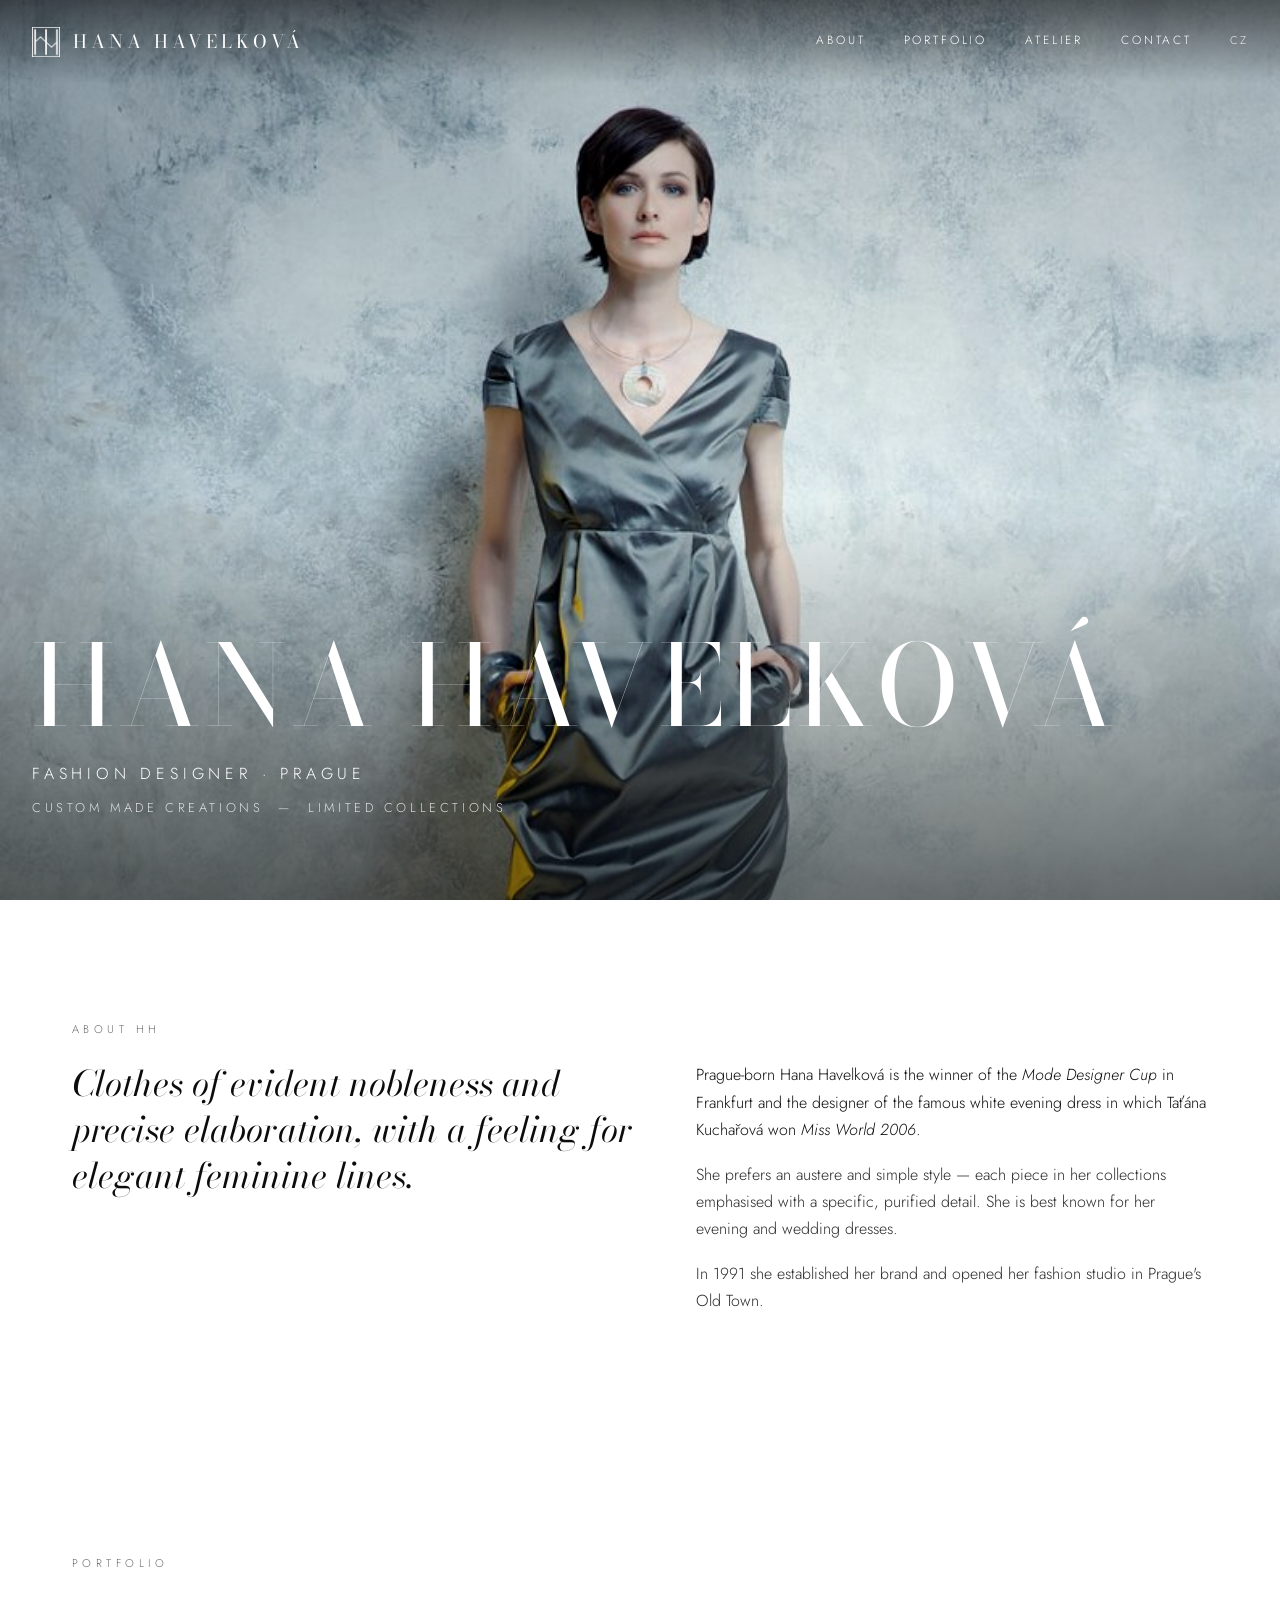
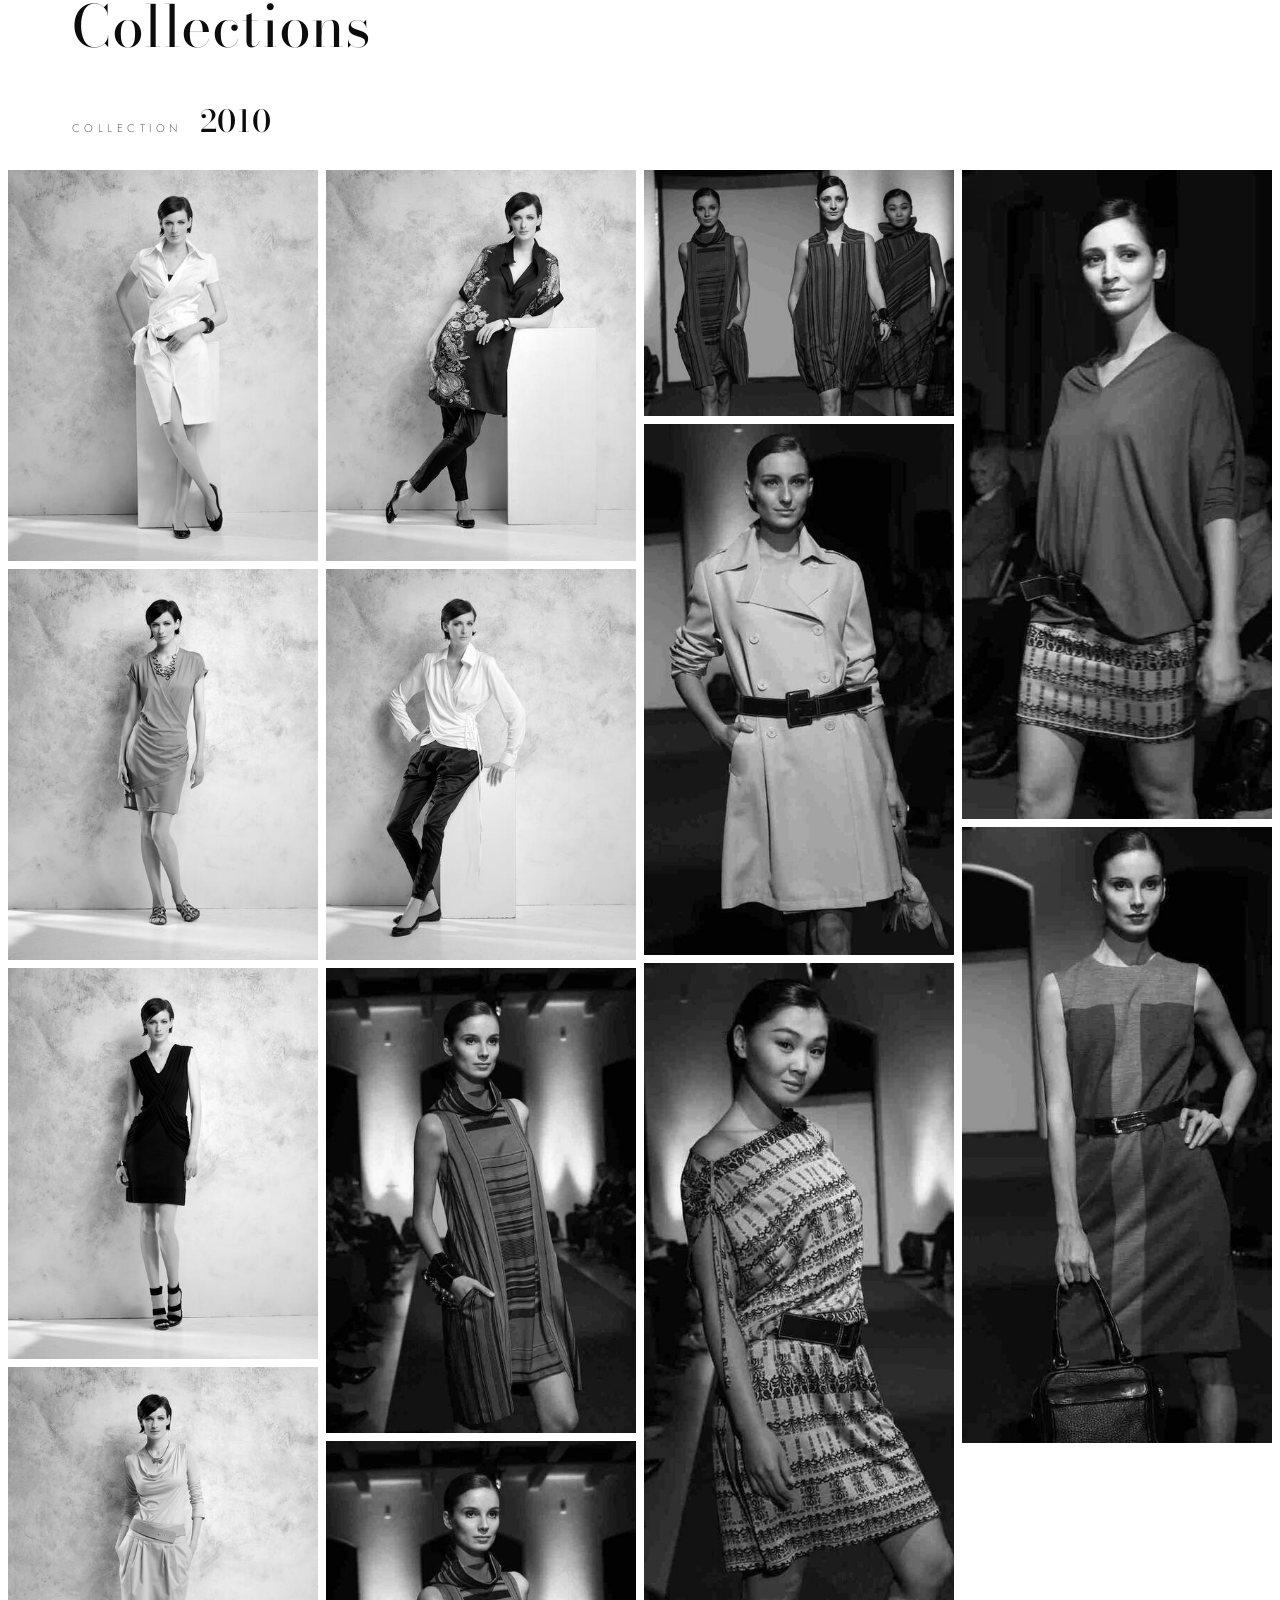
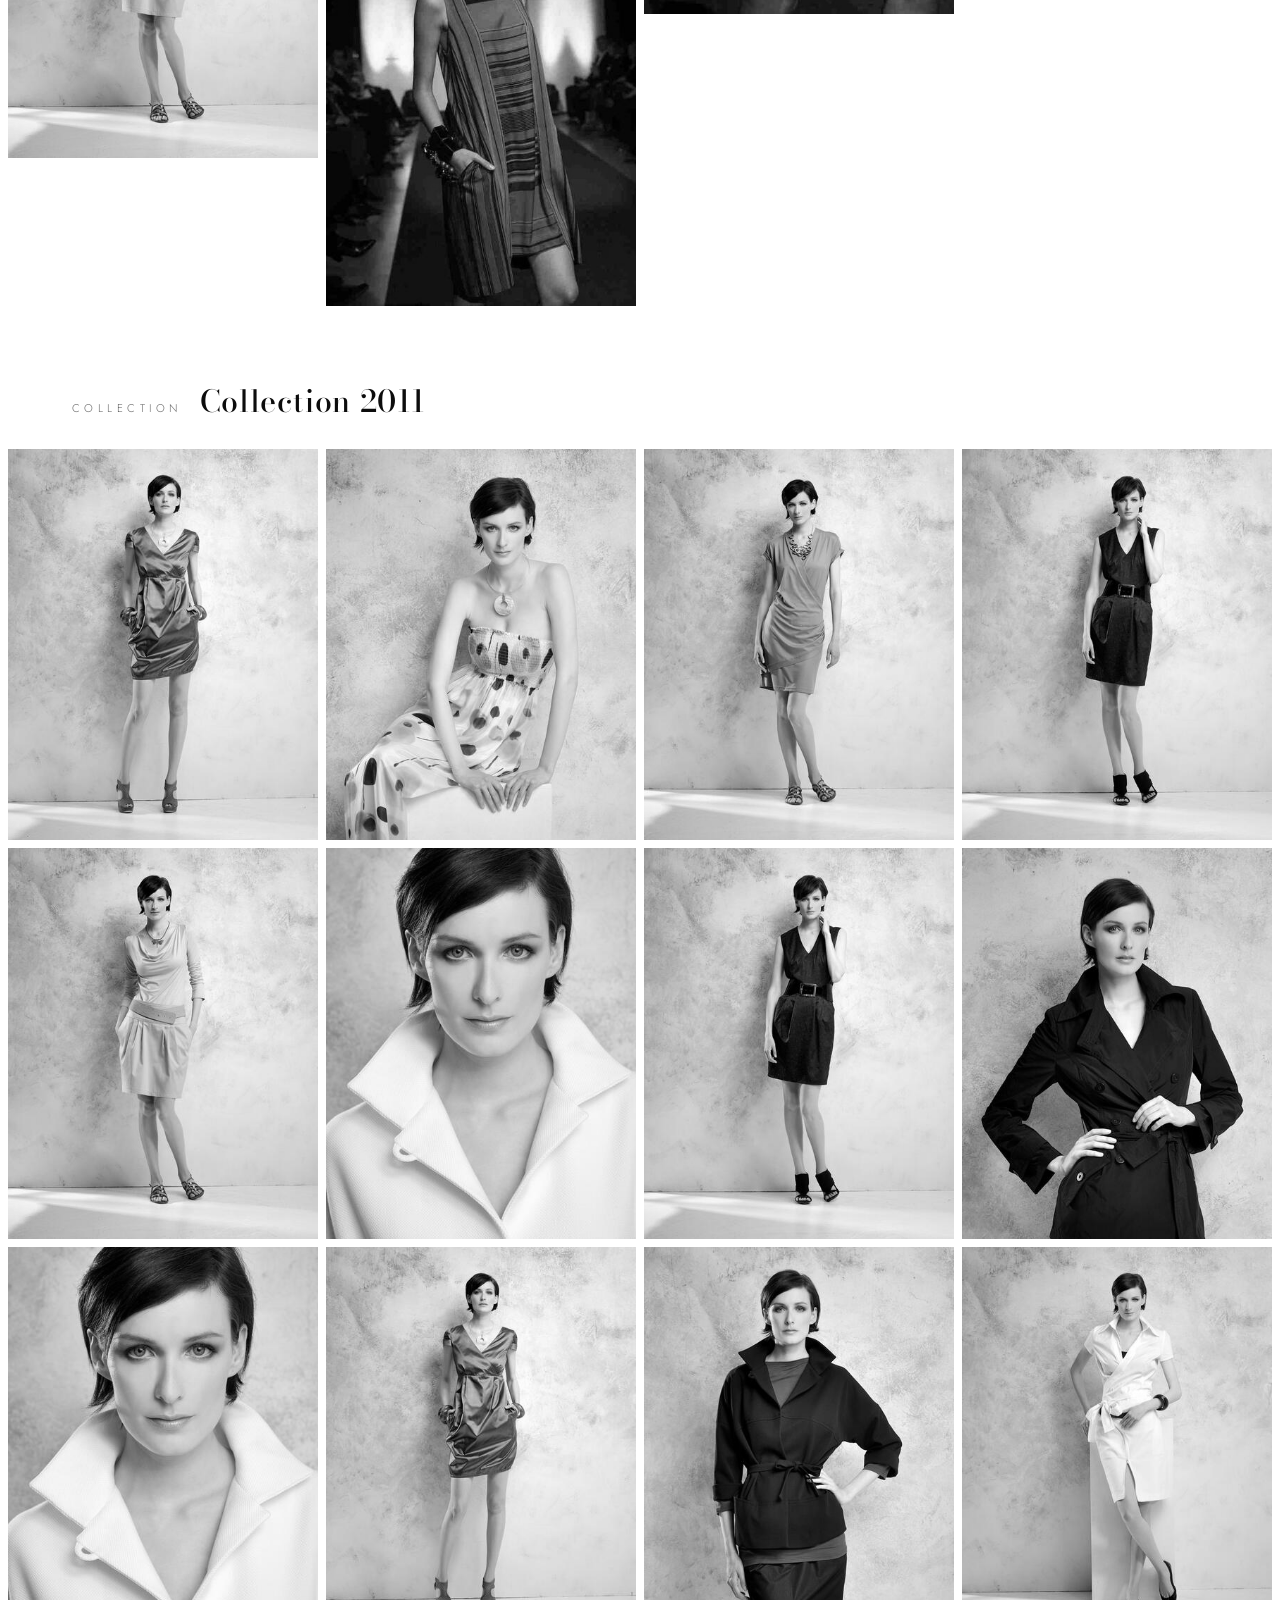
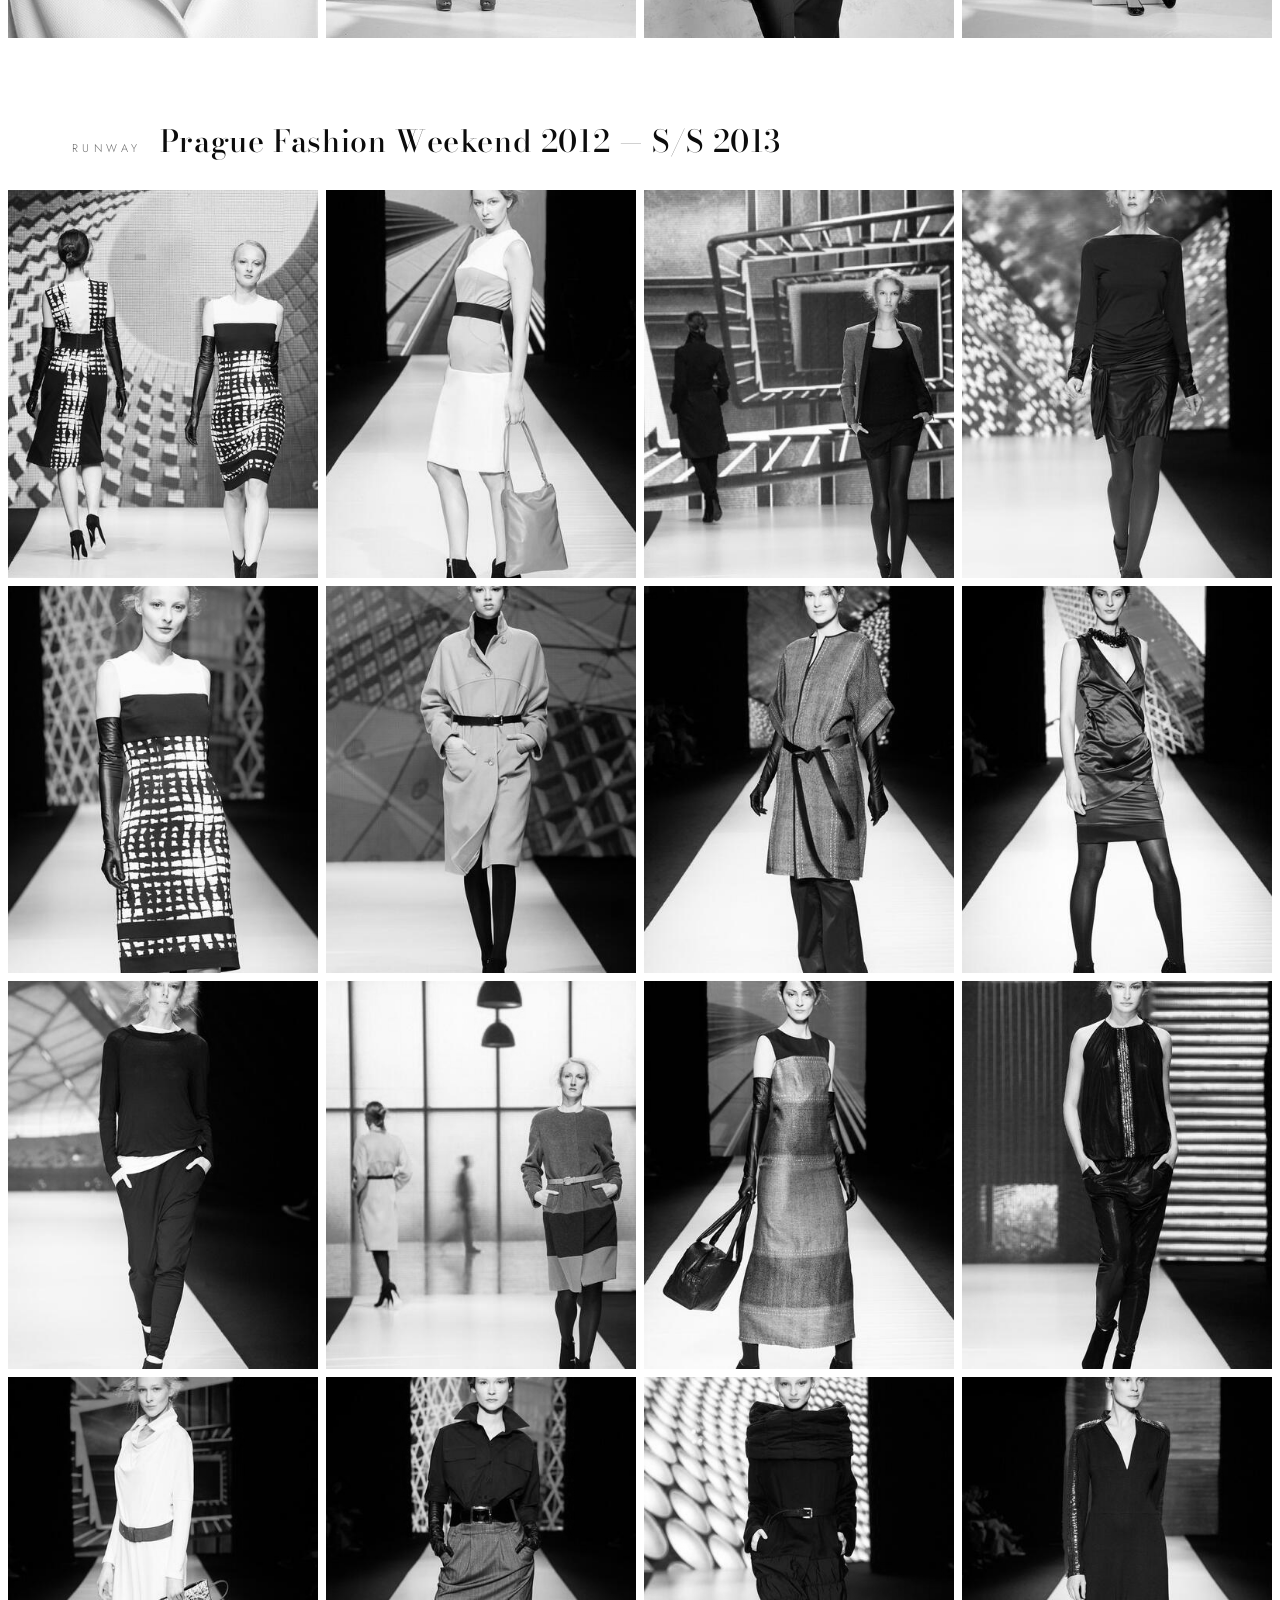
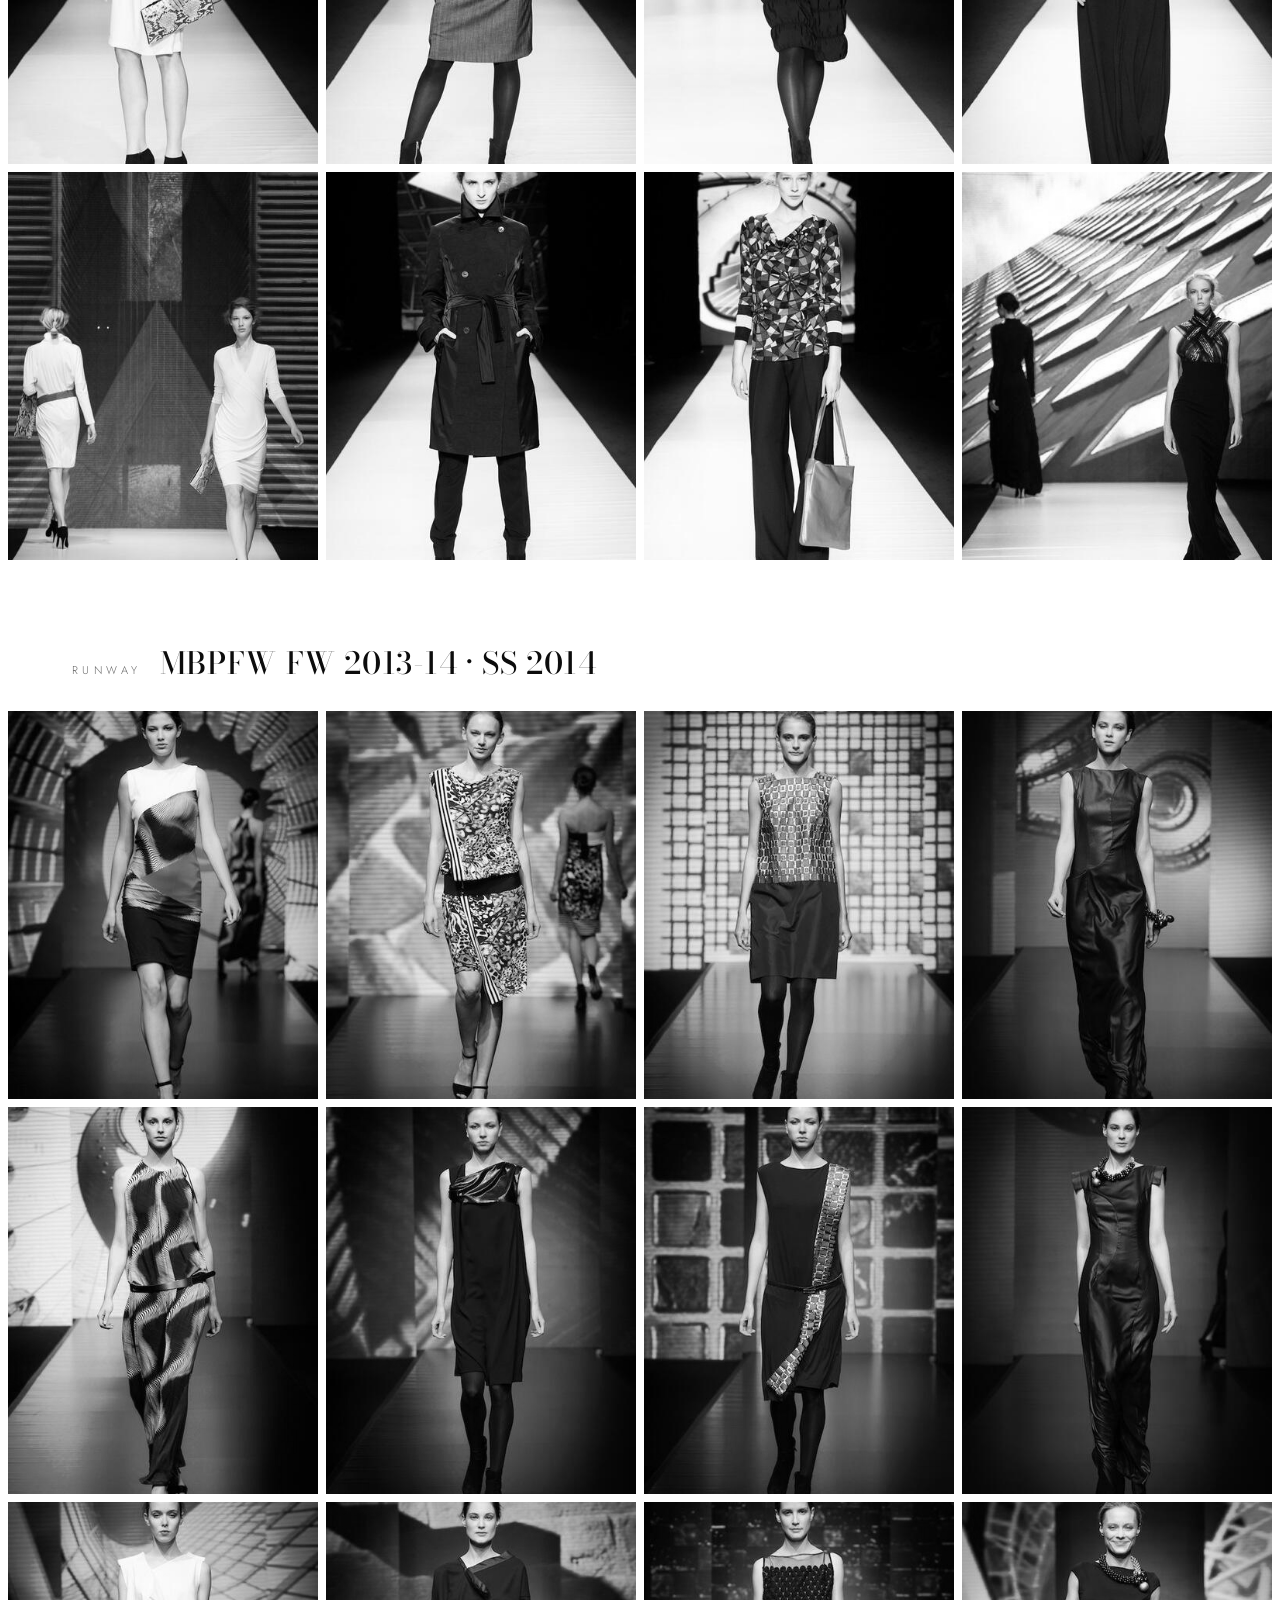
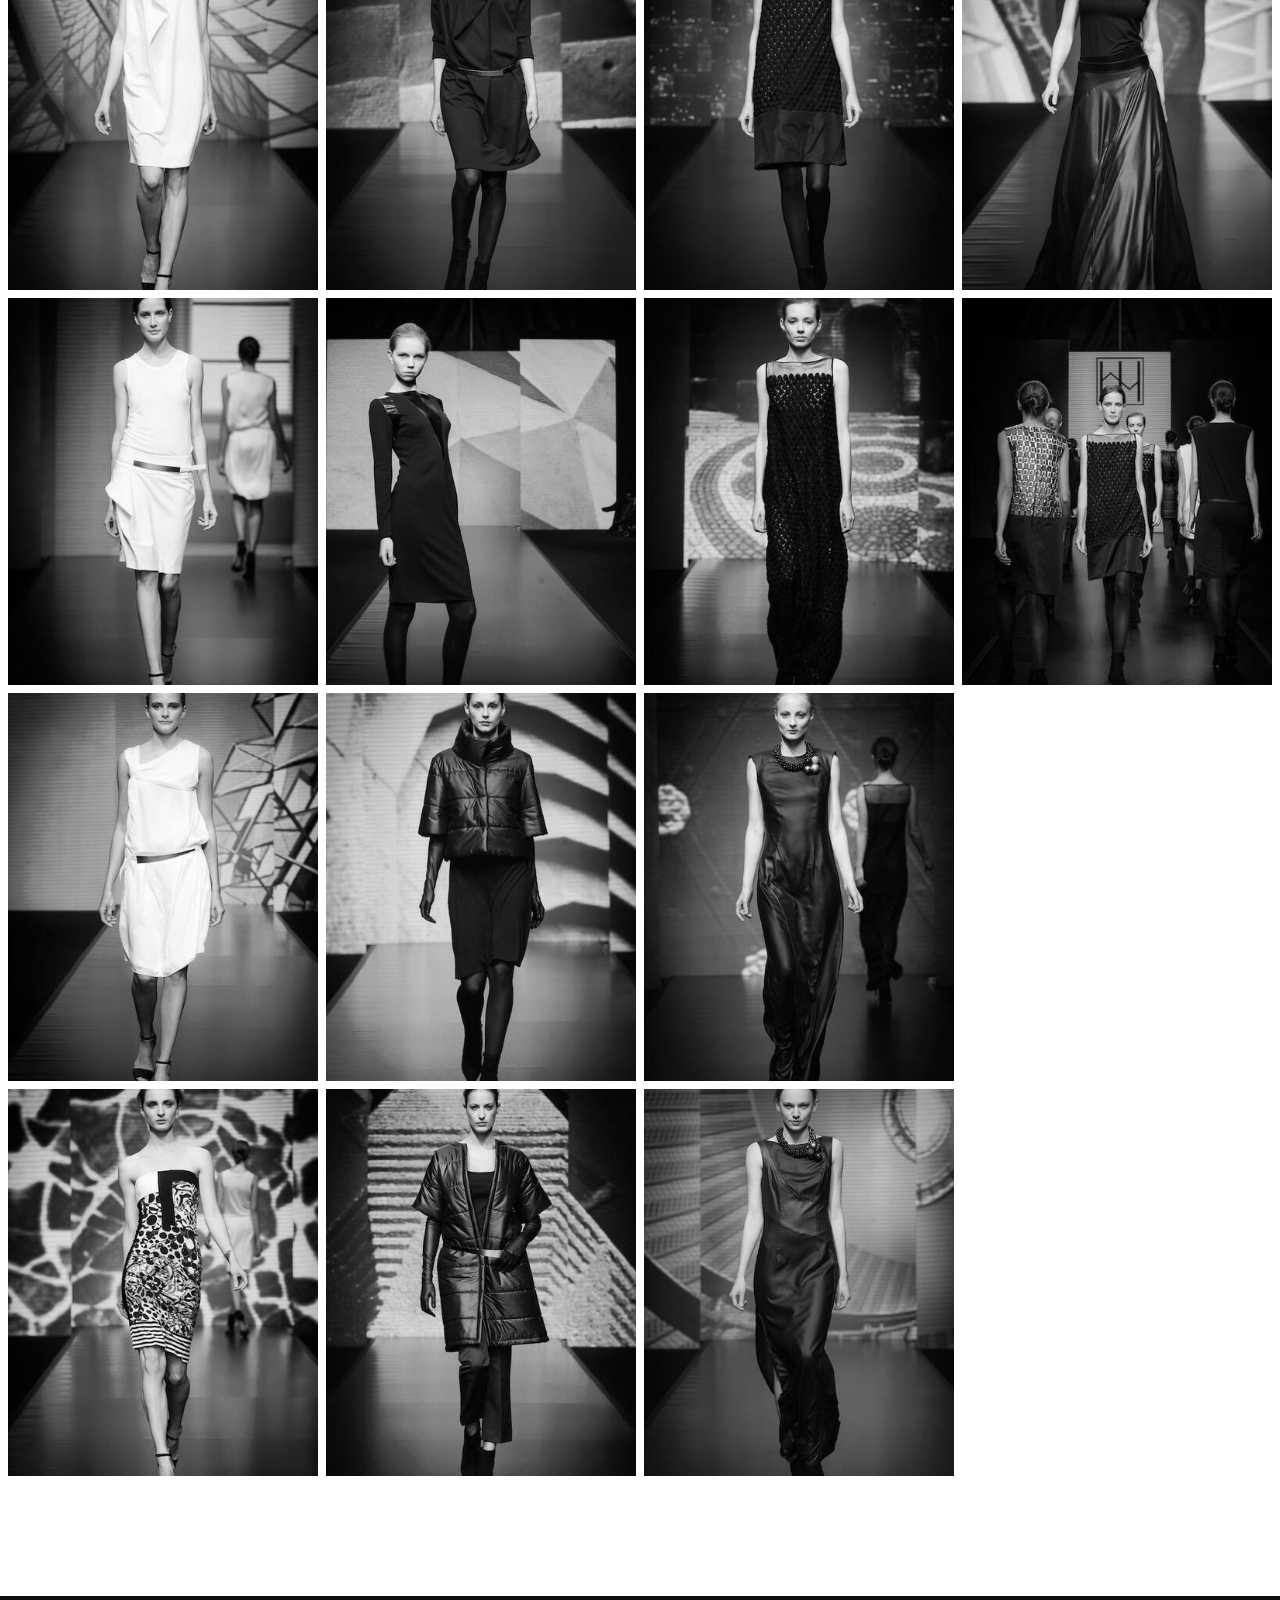
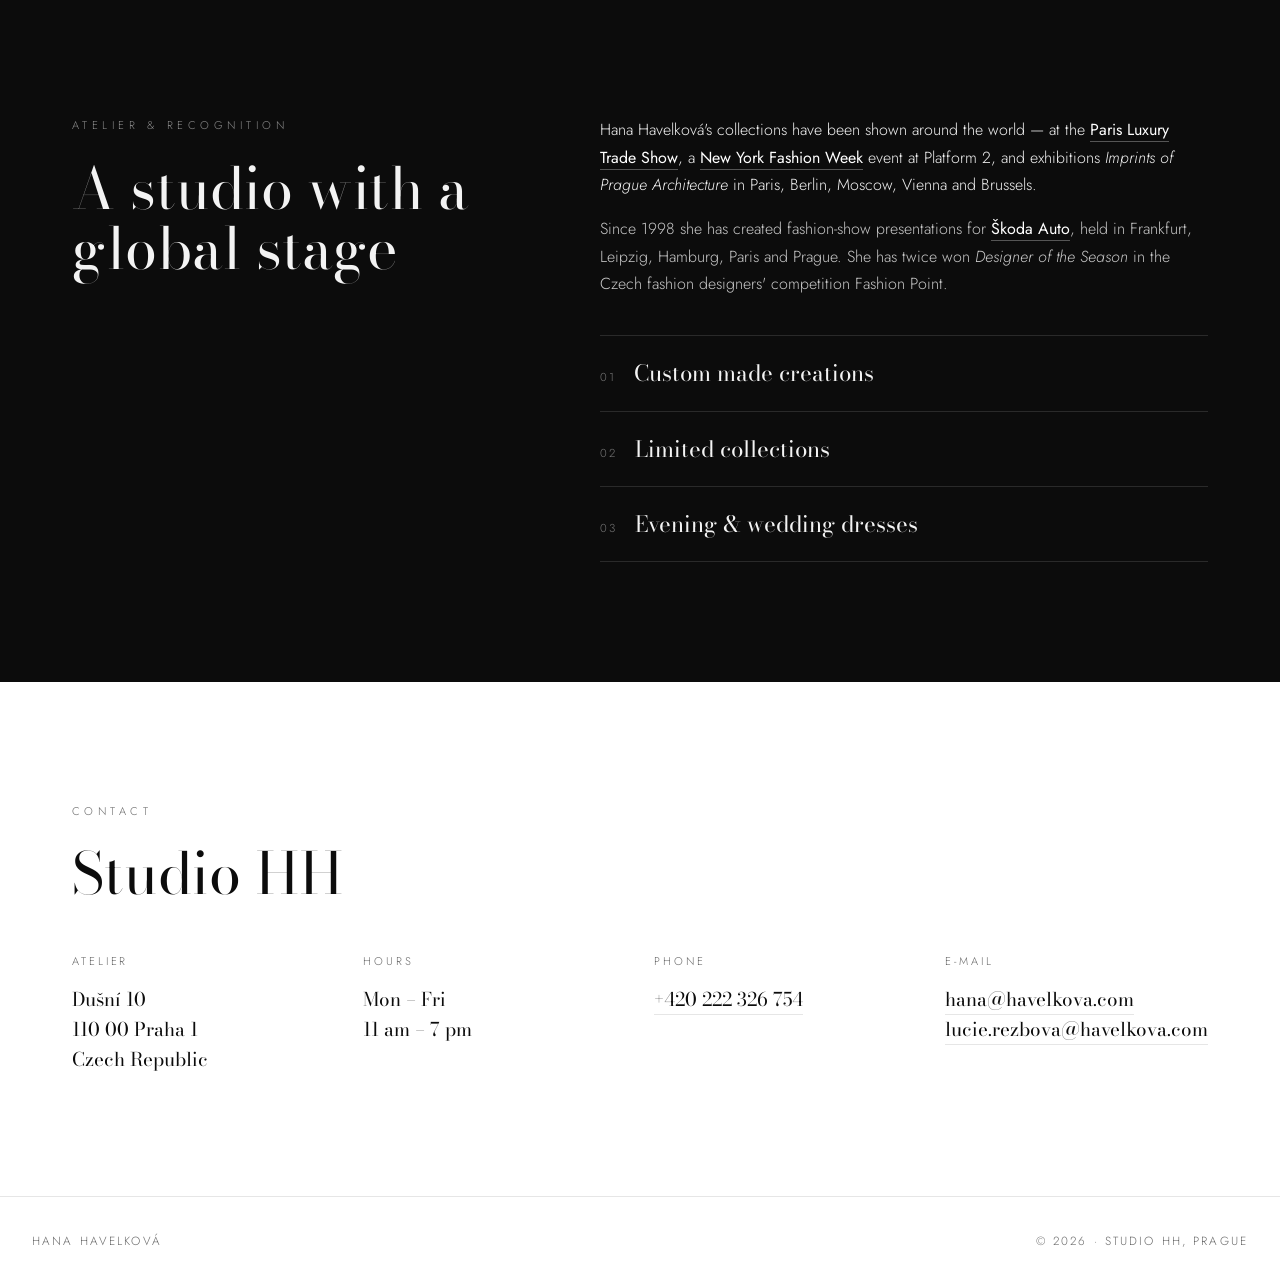
==== commit cb908f6b: "Full-length hero, readable scrolled nav, mobile fixes, Czech variant - Use far-away full-length stud" ====
--- a/index.html
+++ b/index.html
@@ -8,6 +8,9 @@
   <meta name="author" content="Hana Havelková">
   <meta name="robots" content="index, follow">
   <link rel="canonical" href="https://www.havelkova.com/">
+  <link rel="alternate" hreflang="en" href="https://www.havelkova.com/">
+  <link rel="alternate" hreflang="cs" href="https://www.havelkova.com/cz.html">
+  <link rel="alternate" hreflang="x-default" href="https://www.havelkova.com/">
   <meta name="theme-color" content="#0a0a0a">
 
   <meta property="og:type" content="website">
@@ -16,7 +19,7 @@
   <meta property="og:title" content="Hana Havelková — Fashion Designer">
   <meta property="og:description" content="Evening and wedding dresses of evident nobleness and elegant feminine lines. Studio HH, Prague.">
   <meta property="og:url" content="https://www.havelkova.com/">
-  <meta property="og:image" content="https://www.havelkova.com/assets/gallery/c2011/05.jpg">
+  <meta property="og:image" content="https://www.havelkova.com/assets/gallery/c2011/01.jpg">
   <meta name="twitter:card" content="summary_large_image">
 
   <link rel="icon" href="assets/img/favicon.ico" sizes="any">
@@ -34,7 +37,7 @@
     "name": "Hana Havelková",
     "jobTitle": "Fashion Designer",
     "url": "https://www.havelkova.com/",
-    "image": "https://www.havelkova.com/assets/gallery/c2011/05.jpg",
+    "image": "https://www.havelkova.com/assets/gallery/c2011/01.jpg",
     "email": "hana@havelkova.com",
     "telephone": "+420222326754",
     "worksFor": { "@type": "Organization", "name": "Studio HH" },
@@ -62,12 +65,13 @@
         <a href="#work">Portfolio</a>
         <a href="#atelier">Atelier</a>
         <a href="#contact">Contact</a>
+        <a class="lang" href="cz.html" hreflang="cs">CZ</a>
       </nav>
     </div>
   </header>
 
   <section class="hero">
-    <div class="hero-img" style="background-image:url('assets/gallery/c2011/05.jpg')"></div>
+    <div class="hero-img" style="background-image:url('assets/gallery/c2011/01.jpg')"></div>
     <div class="hero-content">
       <h1>HANA HAVELKOVÁ</h1>
       <p class="tagline">Fashion Designer · Prague</p>
--- a/style.css
+++ b/style.css
@@ -19,15 +19,23 @@
 .section{padding:120px 0}
 
 /* Nav */
-.nav{position:fixed;top:0;left:0;right:0;z-index:50;mix-blend-mode:difference}
-.nav-inner{display:flex;align-items:center;justify-content:space-between;padding:26px 32px}
-.brand{display:flex;align-items:center;gap:13px;font-family:var(--didone);font-size:1.15rem;letter-spacing:.22em;color:#fff}
-.brand-mark{display:block;height:30px;width:auto}
+.nav{position:fixed;top:0;left:0;right:0;z-index:50;transition:background .3s,box-shadow .3s}
+.nav::before{content:"";position:absolute;inset:0;background:linear-gradient(to bottom,rgba(0,0,0,.5),rgba(0,0,0,0));pointer-events:none;transition:opacity .3s}
+.nav.scrolled{background:#fff;box-shadow:0 1px 0 rgba(0,0,0,.07)}
+.nav.scrolled::before{opacity:0}
+.nav.scrolled .brand,.nav.scrolled .menu a{color:var(--ink)}
+.nav.scrolled .brand-mark{filter:invert(1)}
+.nav.scrolled .menu a::after{background:var(--ink)}
+.nav-inner{position:relative;display:flex;align-items:center;justify-content:space-between;padding:26px 32px}
+.brand{display:flex;align-items:center;gap:13px;font-family:var(--didone);font-size:1.15rem;letter-spacing:.22em;color:#fff;transition:color .3s}
+.brand-mark{display:block;height:30px;width:auto;transition:filter .3s}
 .brand-text{display:inline-block}
-.menu{display:flex;gap:38px}
-.menu a{font-size:.74rem;letter-spacing:.24em;text-transform:uppercase;color:#fff;position:relative;padding-bottom:3px}
+.menu{display:flex;align-items:center;gap:38px}
+.menu a{font-size:.74rem;letter-spacing:.24em;text-transform:uppercase;color:#fff;position:relative;padding-bottom:3px;transition:color .3s}
 .menu a::after{content:"";position:absolute;left:0;bottom:0;width:0;height:1px;background:#fff;transition:width .3s}
 .menu a:hover::after{width:100%}
+.menu .lang{font-size:.7rem;letter-spacing:.18em;opacity:.85}
+.menu .lang:hover{opacity:1}
 .navtog,.burger{display:none}
 
 /* Hero */
@@ -89,9 +97,11 @@
 @media(max-width:1024px){.masonry{column-count:3}}
 @media(max-width:760px){
   .section{padding:80px 0}
-  .nav{mix-blend-mode:normal;background:rgba(255,255,255,.92);backdrop-filter:blur(8px)}
+  .nav{background:#fff;box-shadow:0 1px 0 rgba(0,0,0,.07)}
+  .nav::before{display:none}
   .brand{color:var(--ink)}
   .brand-mark{filter:invert(1)}
+  .shot img{filter:none}
   .burger{display:flex;flex-direction:column;gap:5px;cursor:pointer;z-index:60}
   .burger span{width:26px;height:2px;background:var(--ink);transition:.3s}
   .menu{position:fixed;inset:0 0 0 auto;width:80%;max-width:320px;background:#fff;flex-direction:column;justify-content:center;align-items:center;gap:28px;transform:translateX(100%);transition:transform .35s}
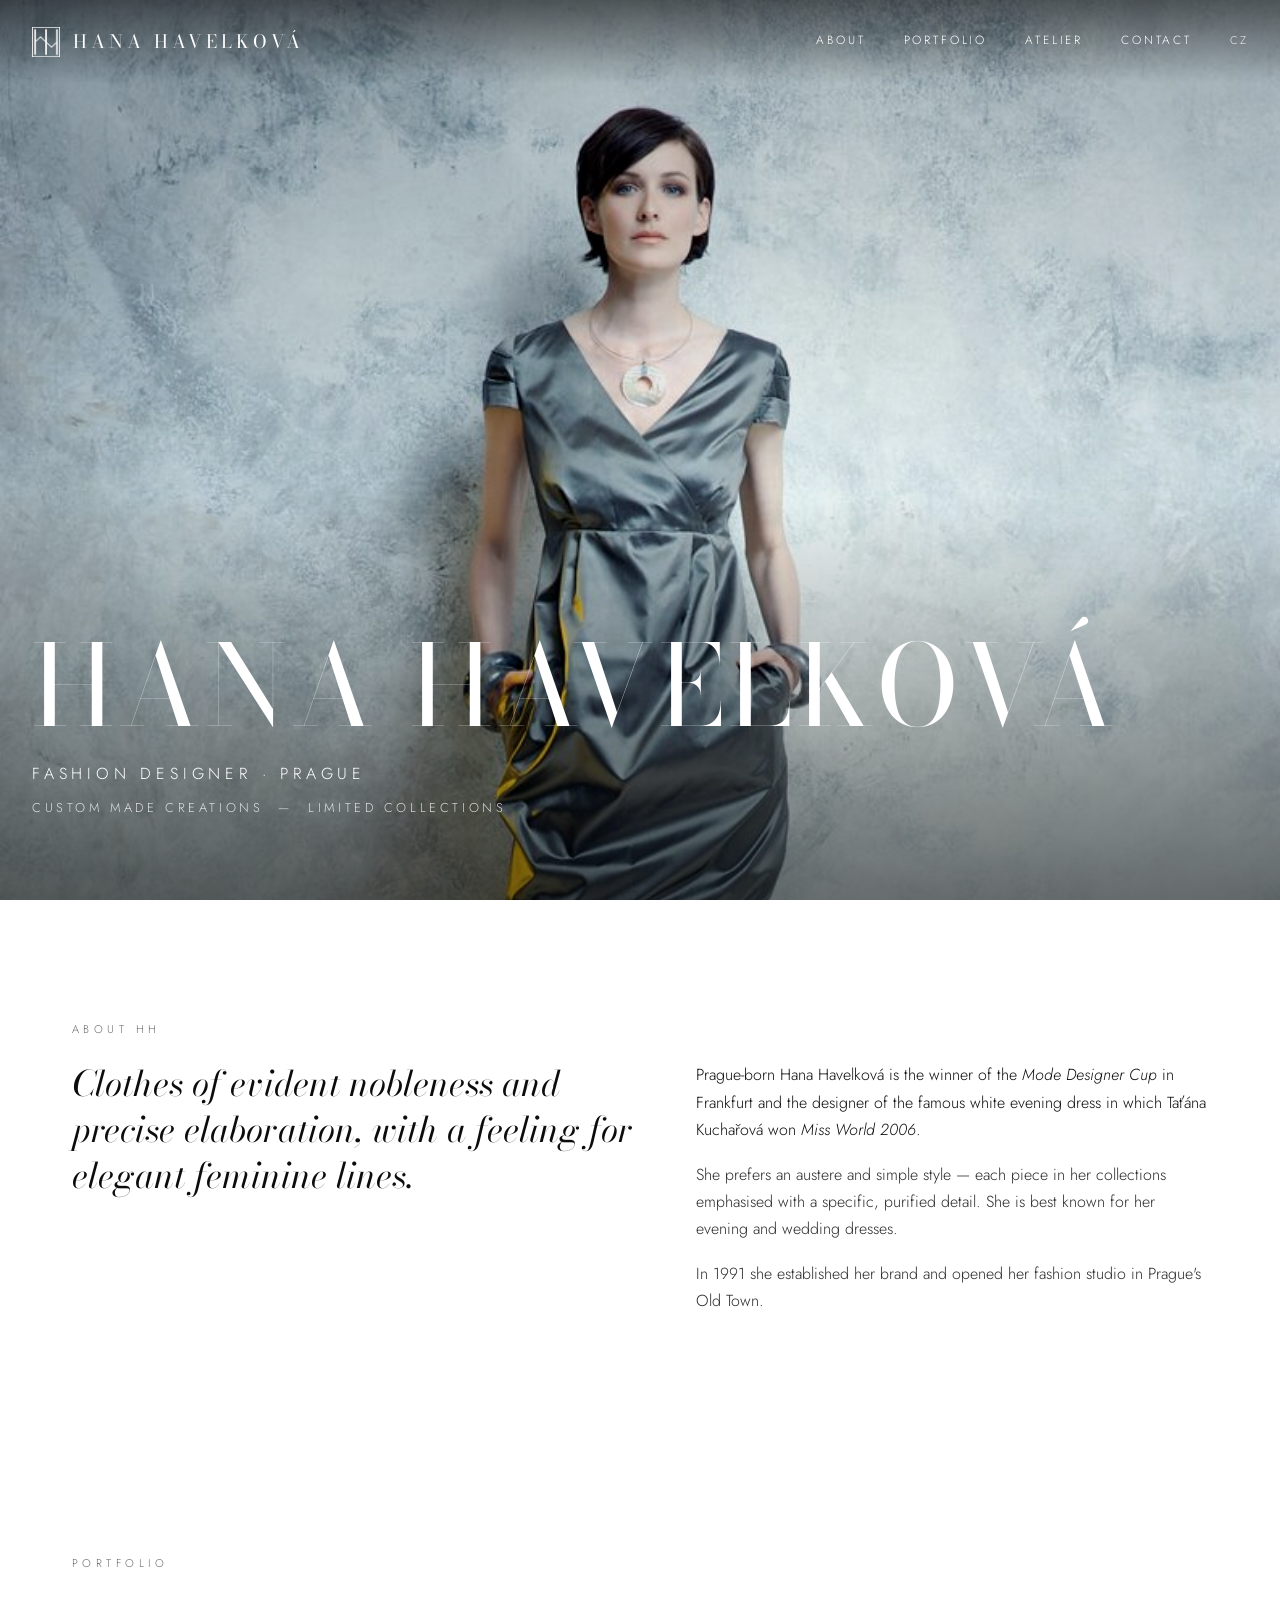
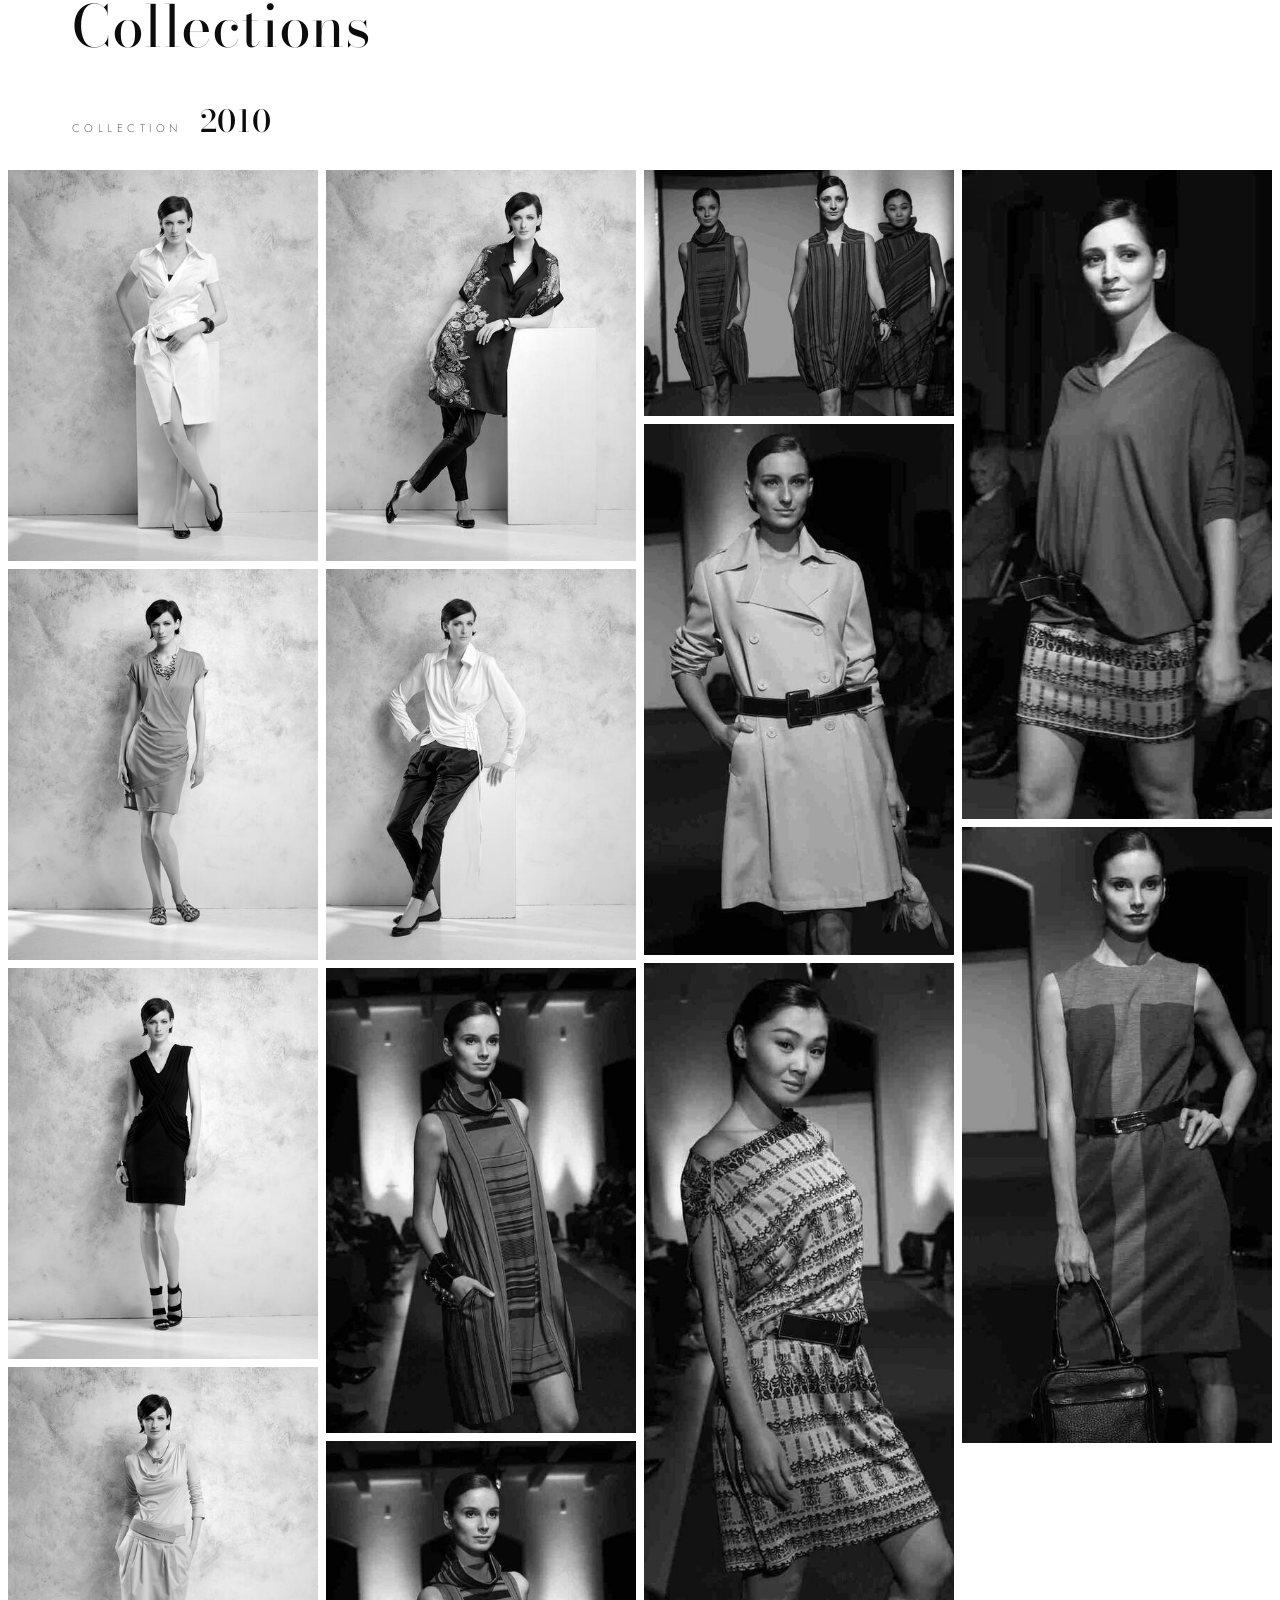
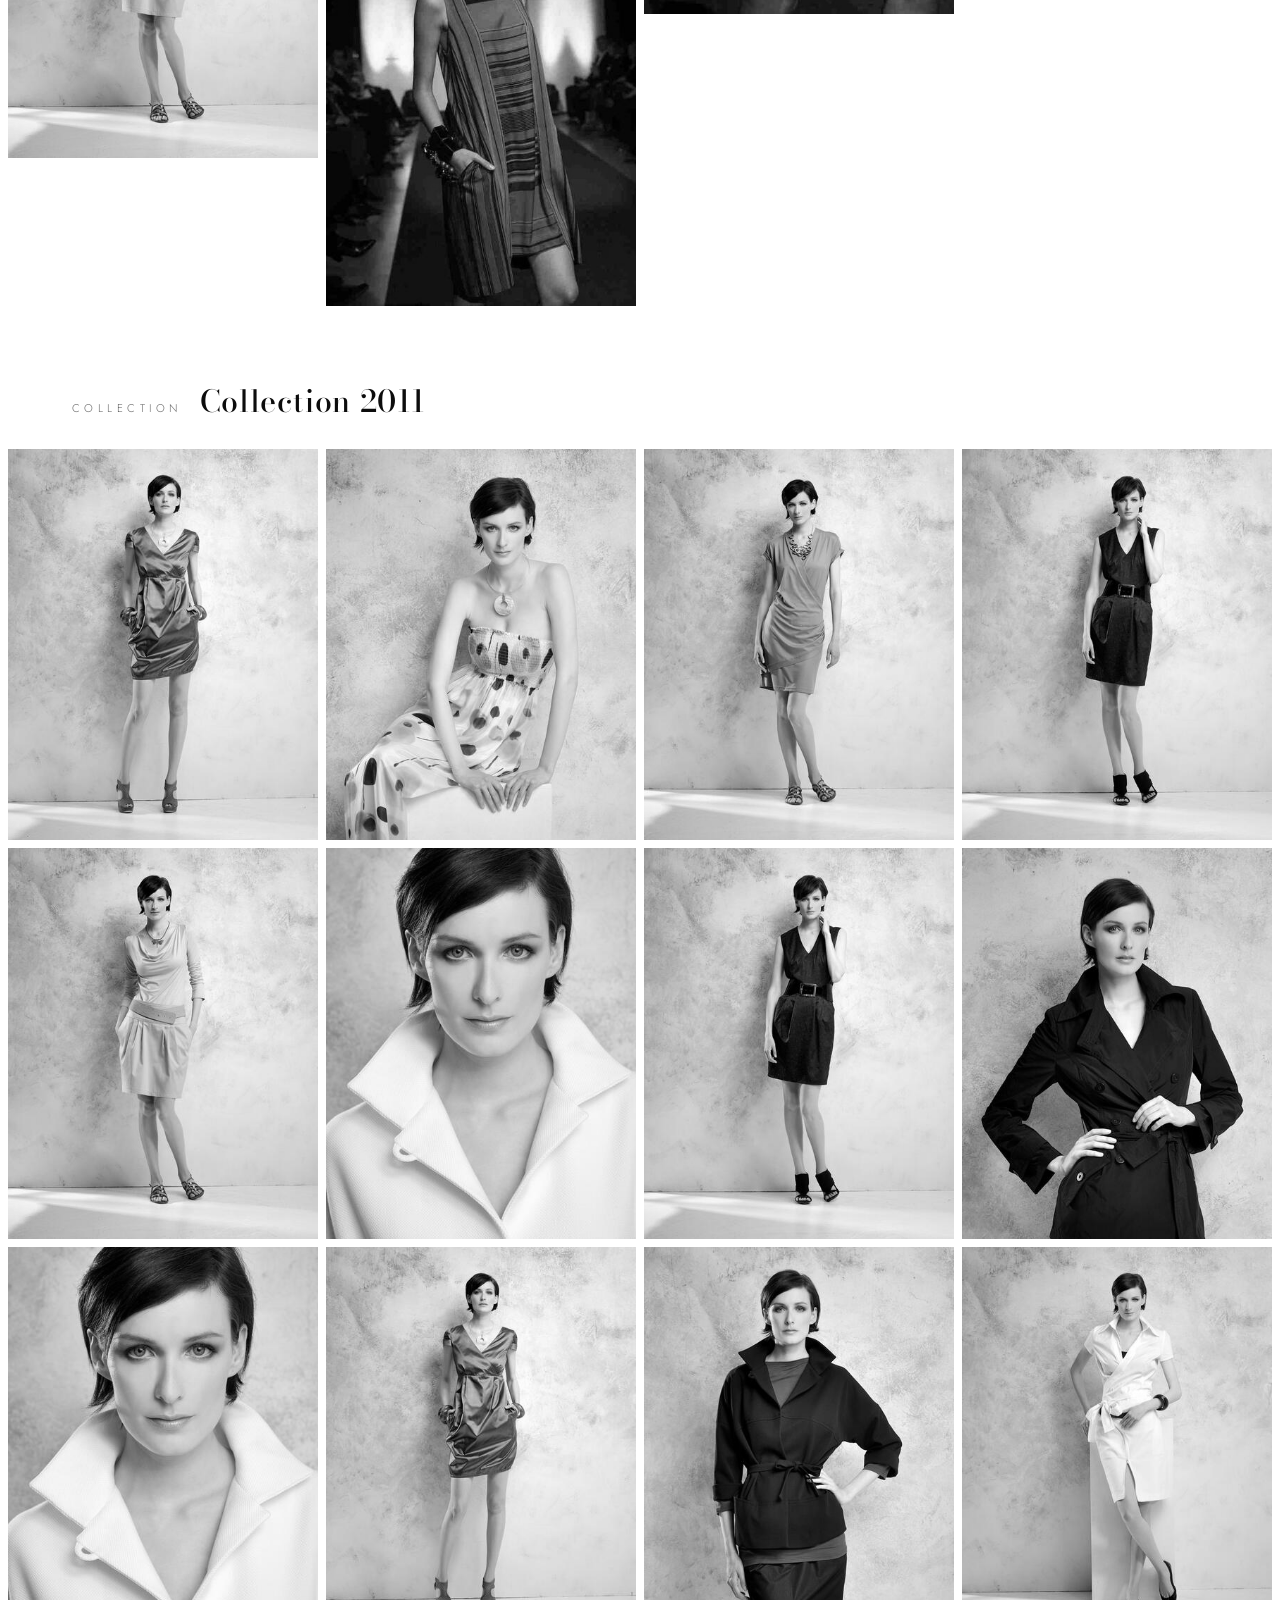
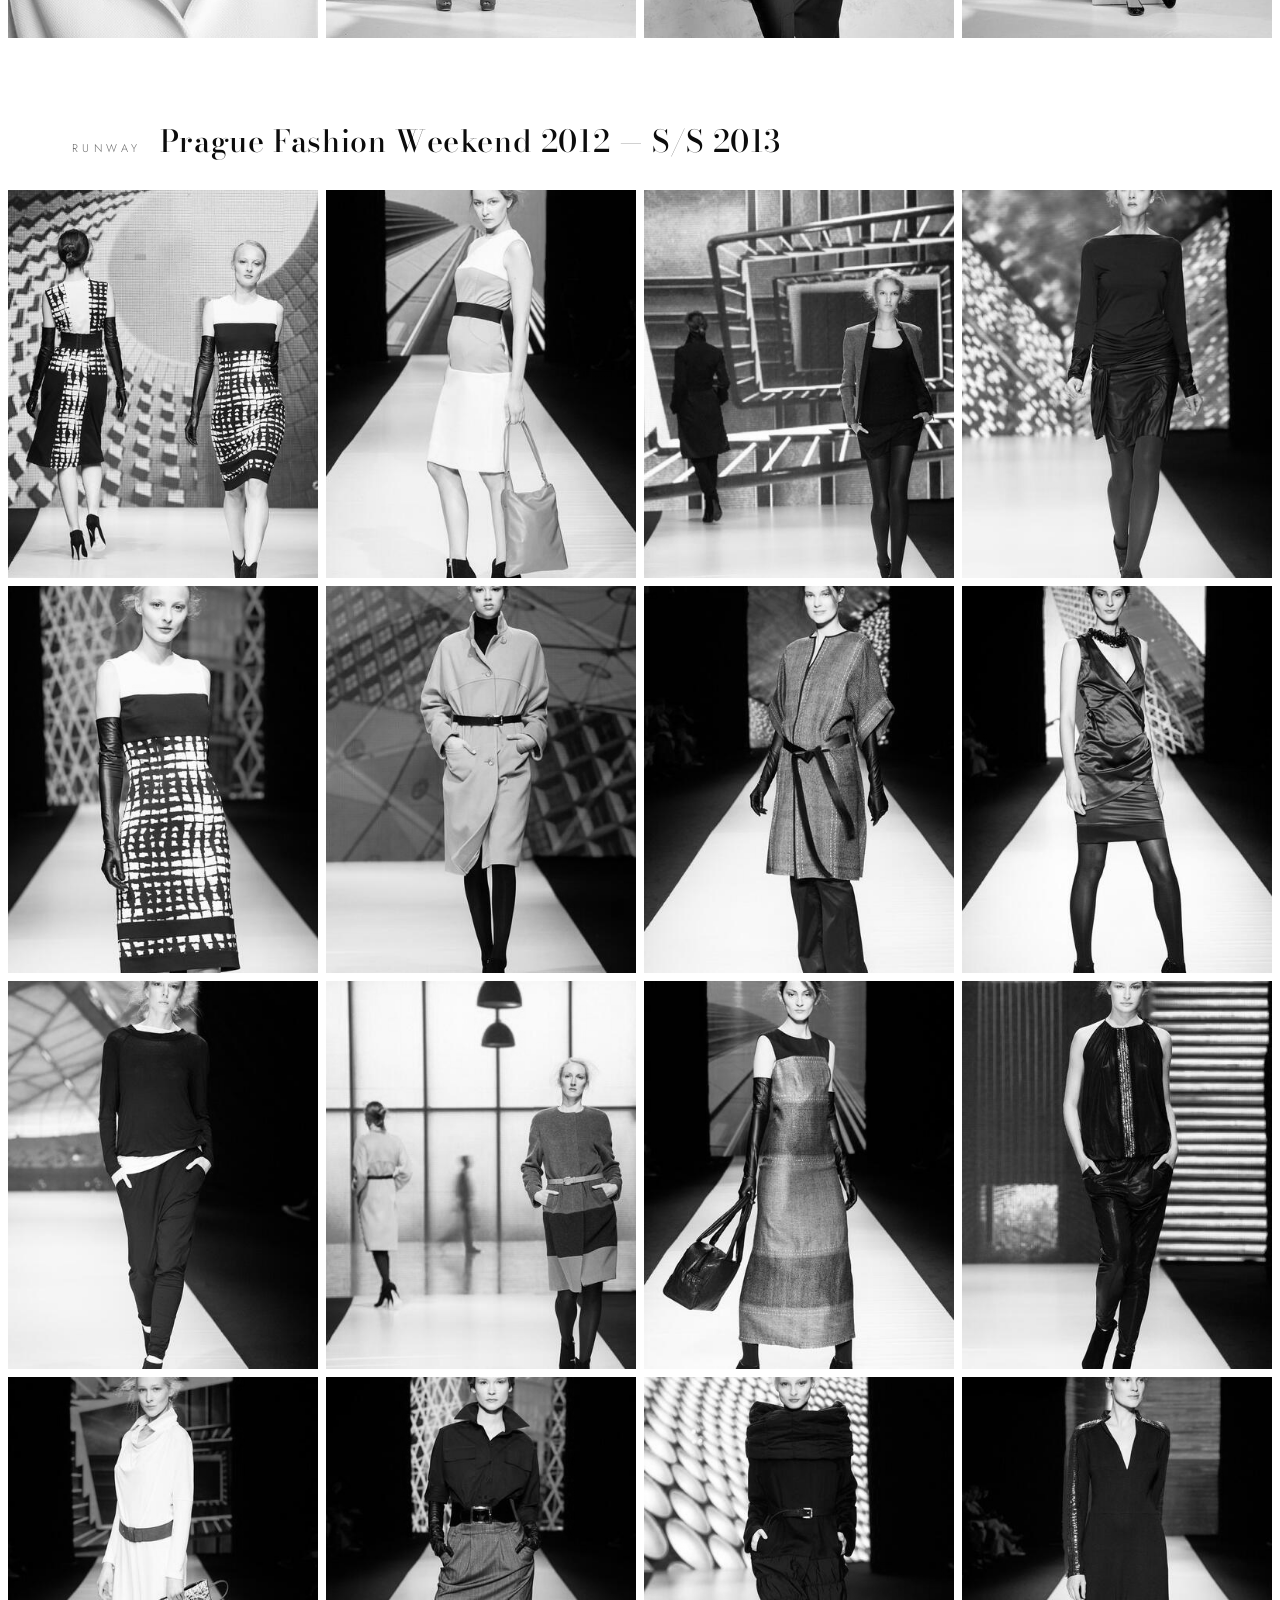
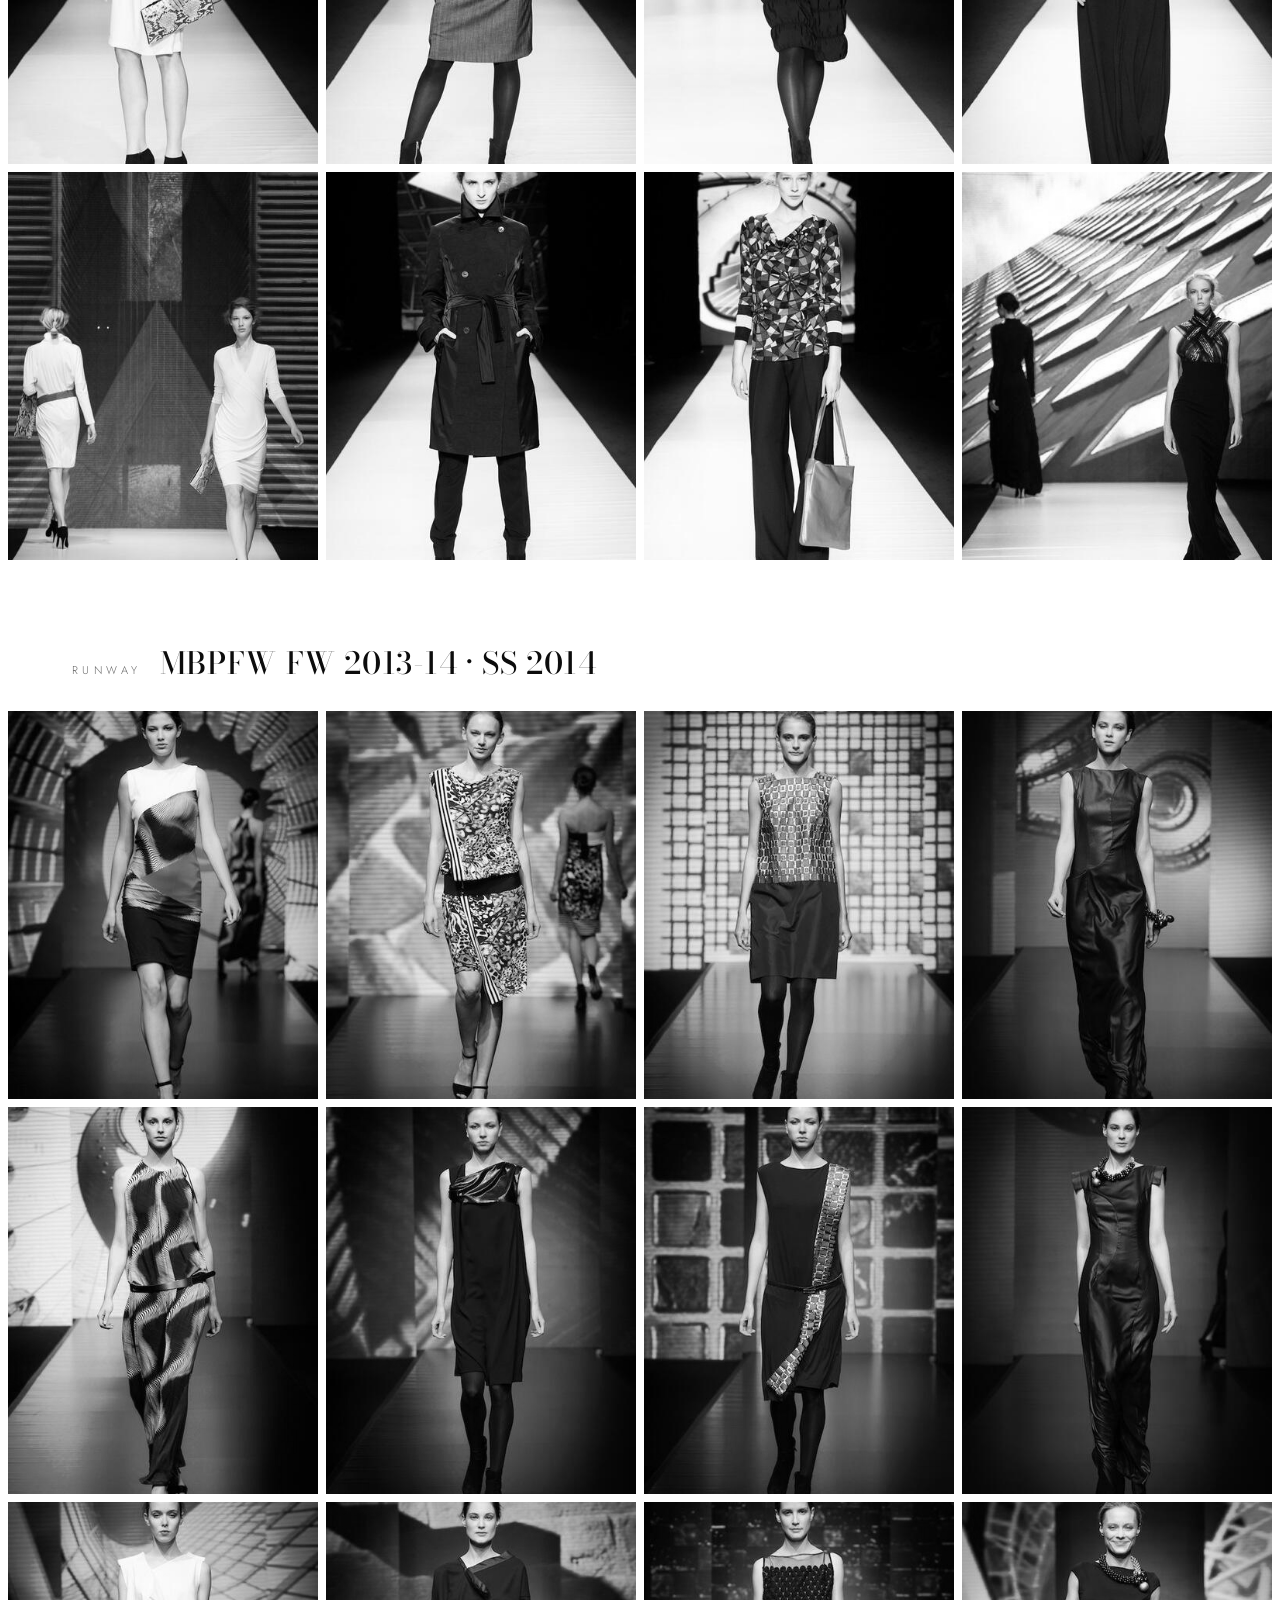
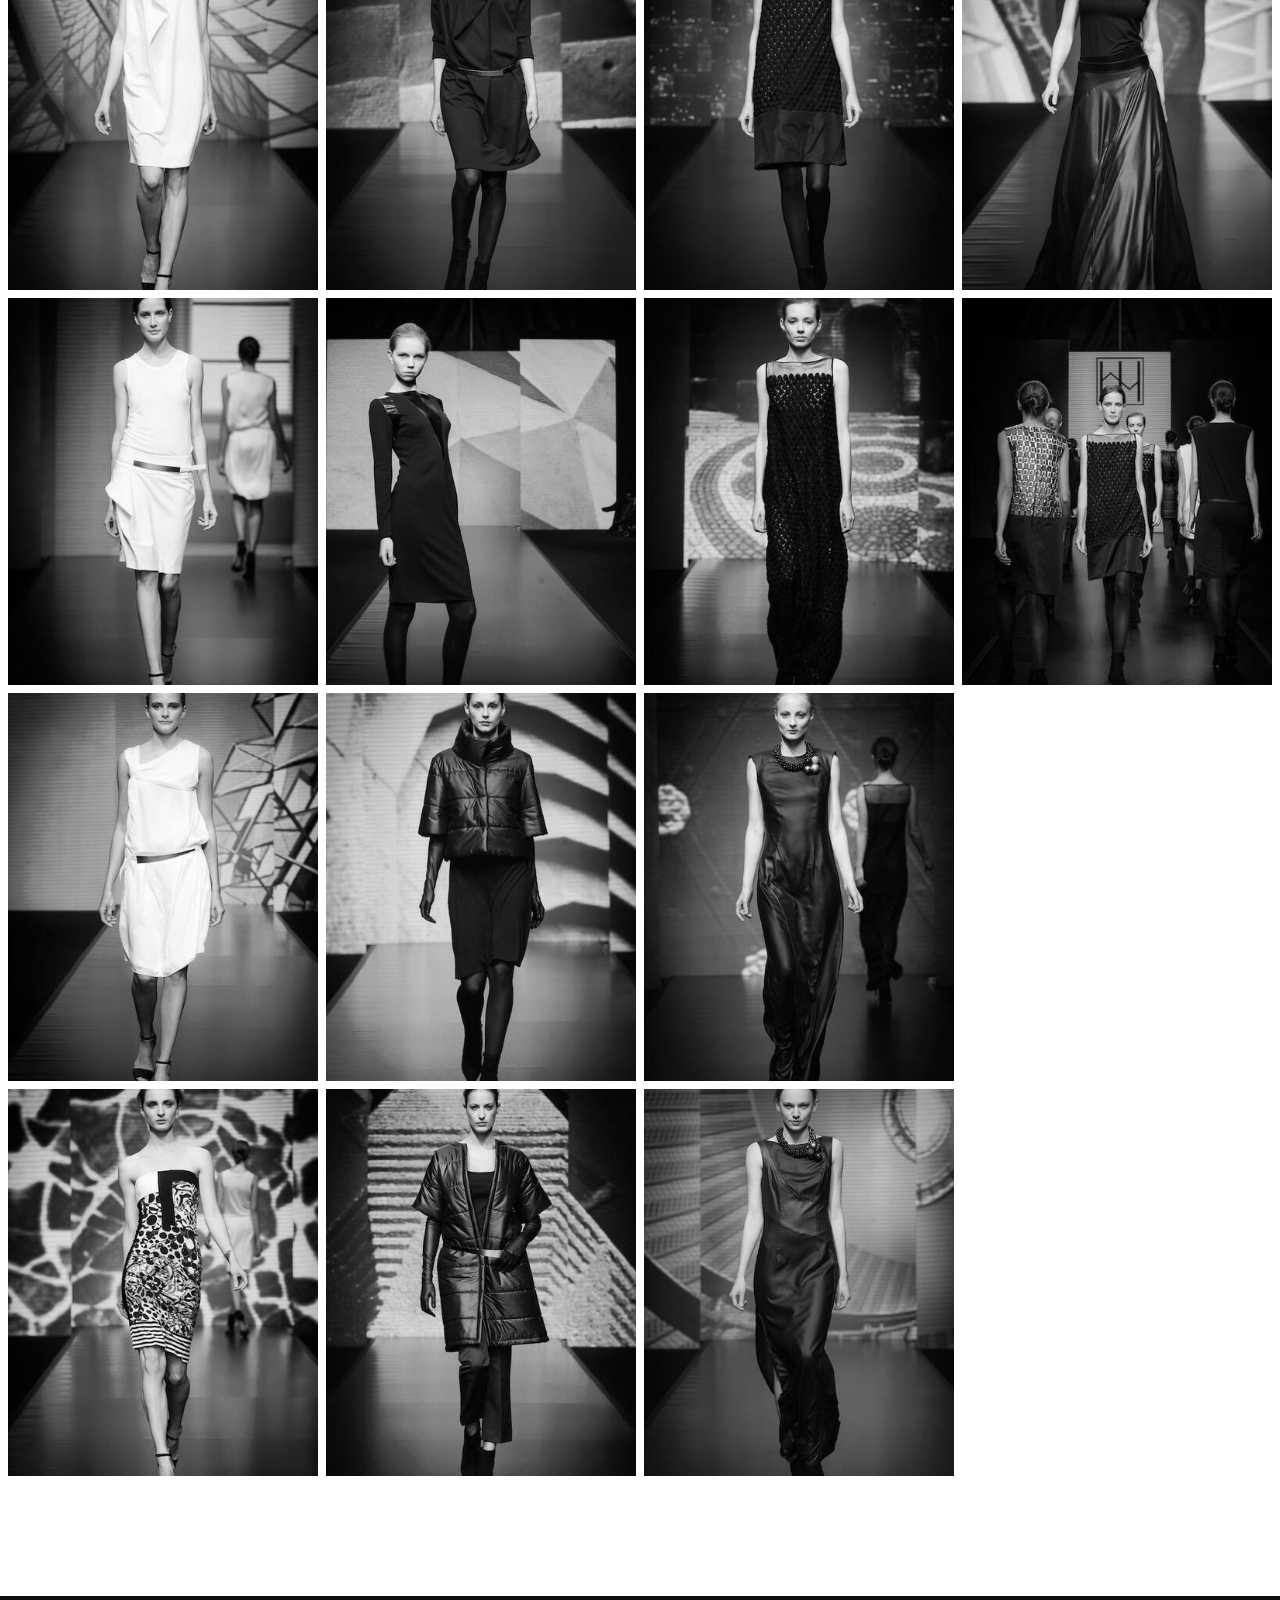
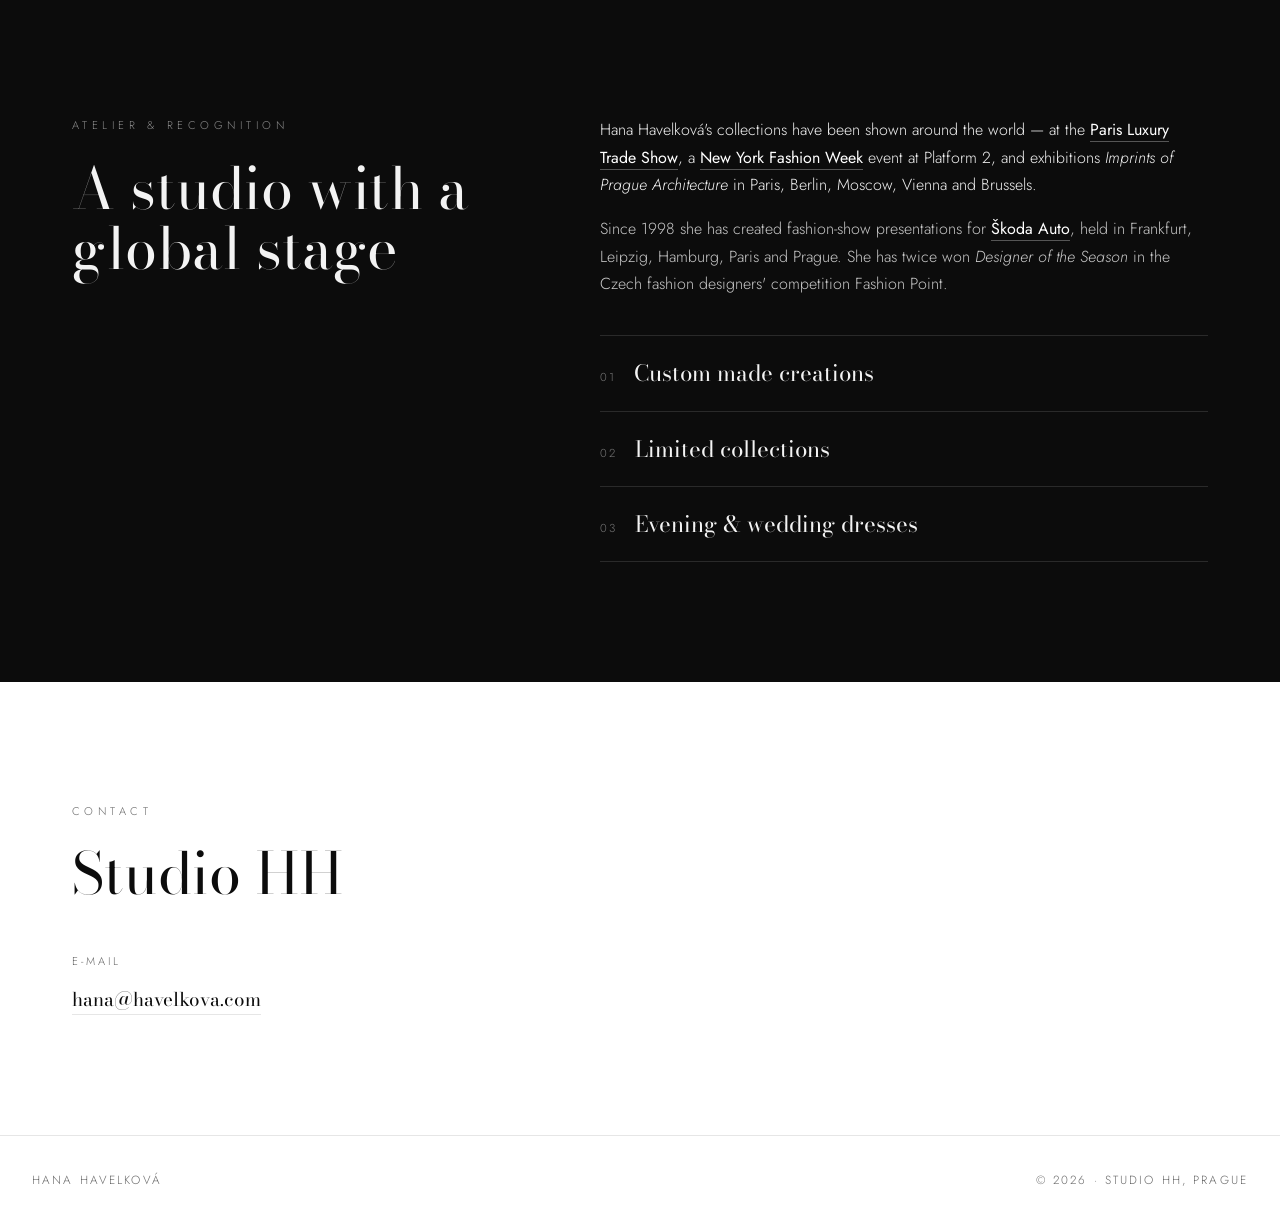
==== commit a2e78217: "Remove invalid contact details, keep only primary e-mail Drop the atelier address, opening hours, ph" ====
--- a/index.html
+++ b/index.html
@@ -39,15 +39,7 @@
     "url": "https://www.havelkova.com/",
     "image": "https://www.havelkova.com/assets/gallery/c2011/01.jpg",
     "email": "hana@havelkova.com",
-    "telephone": "+420222326754",
-    "worksFor": { "@type": "Organization", "name": "Studio HH" },
-    "address": {
-      "@type": "PostalAddress",
-      "streetAddress": "Dušní 10",
-      "postalCode": "110 00",
-      "addressLocality": "Praha 1",
-      "addressCountry": "CZ"
-    }
+    "worksFor": { "@type": "Organization", "name": "Studio HH" }
   }
   </script>
 </head>
@@ -360,21 +352,8 @@
         <h2>Studio HH</h2>
         <div class="contact-grid">
           <div class="cblock">
-            <span>Atelier</span>
-            <p>Dušní 10<br>110 00 Praha 1<br>Czech Republic</p>
-          </div>
-          <div class="cblock">
-            <span>Hours</span>
-            <p>Mon – Fri<br>11 am – 7 pm</p>
-          </div>
-          <div class="cblock">
-            <span>Phone</span>
-            <p><a href="tel:+420222326754">+420 222 326 754</a></p>
-          </div>
-          <div class="cblock">
             <span>E-mail</span>
-            <p><a href="mailto:hana@havelkova.com">hana@havelkova.com</a><br>
-            <a href="mailto:lucie.rezbova@havelkova.com">lucie.rezbova@havelkova.com</a></p>
+            <p><a href="mailto:hana@havelkova.com">hana@havelkova.com</a></p>
           </div>
         </div>
       </div>
